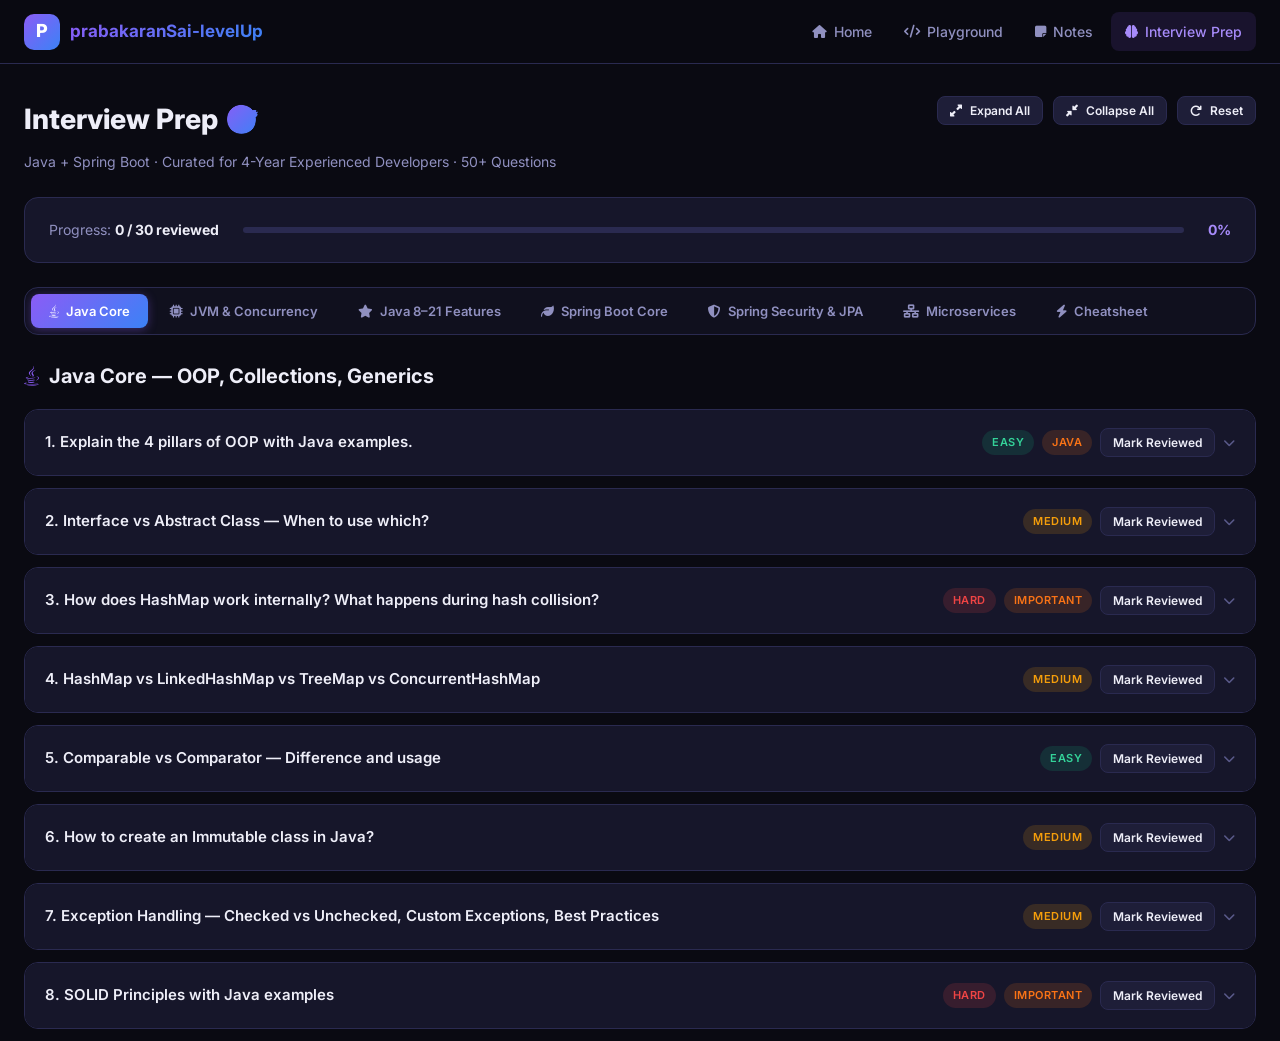
==== interview.html @ 243d2703 "Initial commit - prabakaranSai-levelUp website ava & Spring Boot interview prep website with: - Cod" ====
<!DOCTYPE html>
<html lang="en">
<head>
  <meta charset="UTF-8" />
  <meta name="viewport" content="width=device-width, initial-scale=1.0" />
  <title>Interview Prep – prabakaranSai-levelUp</title>
  <link rel="stylesheet" href="style.css" />
  <link rel="stylesheet" href="https://cdnjs.cloudflare.com/ajax/libs/font-awesome/6.5.0/css/all.min.css" />
  <style>
    .prep-header {
      padding: 32px 0 24px;
      display: flex;
      align-items: flex-start;
      justify-content: space-between;
      gap: 20px;
      flex-wrap: wrap;
    }
    .prep-title { font-size: 28px; font-weight: 800; margin-bottom: 6px; }
    .prep-meta  { color: var(--text-secondary); font-size: 14px; }

    .progress-section {
      background: var(--bg-card);
      border: 1px solid var(--border);
      border-radius: var(--radius);
      padding: 20px 24px;
      margin-bottom: 24px;
      display: flex;
      align-items: center;
      gap: 24px;
      flex-wrap: wrap;
    }
    .progress-label {
      font-size: 14px;
      color: var(--text-secondary);
      white-space: nowrap;
    }
    .progress-label strong { color: var(--text-primary); }

    .cheatsheet-grid {
      display: grid;
      grid-template-columns: repeat(auto-fill, minmax(260px, 1fr));
      gap: 14px;
      margin-bottom: 32px;
    }
    .cheat-card {
      background: var(--bg-card);
      border: 1px solid var(--border);
      border-radius: var(--radius);
      padding: 16px;
    }
    .cheat-title {
      font-size: 13px;
      font-weight: 700;
      color: var(--purple-light);
      margin-bottom: 10px;
      text-transform: uppercase;
      letter-spacing: 0.5px;
    }
    .cheat-items { list-style: none; }
    .cheat-items li {
      font-size: 12.5px;
      color: var(--text-secondary);
      padding: 3px 0;
      border-bottom: 1px solid var(--border);
      display: flex;
      align-items: flex-start;
      gap: 8px;
      line-height: 1.5;
    }
    .cheat-items li:last-child { border-bottom: none; }
    .cheat-items li::before { content: '→'; color: var(--purple); flex-shrink: 0; font-size: 11px; margin-top: 2px; }
    .cheat-items code {
      font-family: 'Fira Code', monospace;
      font-size: 11px;
      background: var(--bg-secondary);
      padding: 1px 5px;
      border-radius: 3px;
      color: var(--green-light);
    }
  </style>
</head>
<body>

  <!-- NAVBAR -->
  <nav class="navbar">
    <a href="index.html" class="nav-brand">
      <div class="nav-logo">P</div>
      <span class="nav-title">prabakaranSai-levelUp</span>
    </a>
    <ul class="nav-links">
      <li><a href="index.html"><i class="fas fa-home"></i> <span>Home</span></a></li>
      <li><a href="playground.html"><i class="fas fa-code"></i> <span>Playground</span></a></li>
      <li><a href="notes.html"><i class="fas fa-sticky-note"></i> <span>Notes</span></a></li>
      <li><a href="interview.html" class="active"><i class="fas fa-brain"></i> <span>Interview Prep</span></a></li>
    </ul>
  </nav>

  <div class="container">
    <!-- Header -->
    <div class="prep-header">
      <div>
        <h1 class="prep-title">Interview Prep <span style="background:var(--gradient);-webkit-background-clip:text;-webkit-text-fill-color:transparent;background-clip:text">🎯</span></h1>
        <p class="prep-meta">Java + Spring Boot · Curated for 4-Year Experienced Developers · 50+ Questions</p>
      </div>
      <div style="display:flex;gap:10px;flex-wrap:wrap;align-items:center">
        <button class="btn btn-secondary btn-sm" onclick="expandAll()"><i class="fas fa-expand-alt"></i> Expand All</button>
        <button class="btn btn-secondary btn-sm" onclick="collapseAll()"><i class="fas fa-compress-alt"></i> Collapse All</button>
        <button class="btn btn-secondary btn-sm" onclick="resetProgress()"><i class="fas fa-redo"></i> Reset</button>
      </div>
    </div>

    <!-- Progress -->
    <div class="progress-section">
      <div class="progress-label">Progress: <strong id="progressText">0 / 0 reviewed</strong></div>
      <div class="progress-bar" style="flex:1;min-width:200px">
        <div class="progress-fill" id="progressBar" style="width:0%"></div>
      </div>
      <div id="progressPct" style="font-size:14px;font-weight:700;color:var(--purple-light)">0%</div>
    </div>

    <!-- TABS -->
    <div class="tabs">
      <button class="tab-btn active" onclick="switchTab('java-core')"><i class="fab fa-java"></i> Java Core</button>
      <button class="tab-btn" onclick="switchTab('java-adv')"><i class="fas fa-microchip"></i> JVM & Concurrency</button>
      <button class="tab-btn" onclick="switchTab('java-new')"><i class="fas fa-star"></i> Java 8–21 Features</button>
      <button class="tab-btn" onclick="switchTab('spring-core')"><i class="fas fa-leaf"></i> Spring Boot Core</button>
      <button class="tab-btn" onclick="switchTab('spring-adv')"><i class="fas fa-shield-alt"></i> Spring Security & JPA</button>
      <button class="tab-btn" onclick="switchTab('microservices')"><i class="fas fa-network-wired"></i> Microservices</button>
      <button class="tab-btn" onclick="switchTab('cheatsheet')"><i class="fas fa-bolt"></i> Cheatsheet</button>
    </div>

    <!-- ===================== TAB: JAVA CORE ===================== -->
    <div class="tab-content active" id="tab-java-core">
      <h2 class="section-title"><i class="fab fa-java"></i> Java Core — OOP, Collections, Generics</h2>

      <!-- Q1 -->
      <div class="accordion-item" data-id="jc1">
        <div class="accordion-header" onclick="toggle('jc1')">
          <span class="accordion-question">1. Explain the 4 pillars of OOP with Java examples.</span>
          <div class="accordion-meta">
            <span class="badge badge-easy">Easy</span>
            <span class="badge badge-java">Java</span>
            <button class="btn btn-sm btn-secondary review-btn" data-id="jc1" onclick="markReviewed(event,'jc1')">Mark Reviewed</button>
            <i class="fas fa-chevron-down accordion-icon"></i>
          </div>
        </div>
        <div class="accordion-body">
          <p><strong>1. Encapsulation</strong> — Binding data and methods together, hiding internal state via access modifiers.</p>
          <div class="code-block">class BankAccount {
    private double balance; // hidden
    public void deposit(double amt) { if(amt > 0) balance += amt; }
    public double getBalance() { return balance; }
}</div>
          <p><strong>2. Inheritance</strong> — Child class inherits parent class properties. Promotes reuse.</p>
          <div class="code-block">class Animal { void eat() { System.out.println("eating"); } }
class Dog extends Animal { void bark() { System.out.println("woof"); } }</div>
          <p><strong>3. Polymorphism</strong> — Same interface, multiple behaviors. Compile-time (overloading) and Runtime (overriding).</p>
          <div class="code-block">// Runtime polymorphism
Animal a = new Dog();
a.eat(); // Dog's eat() called (if overridden)</div>
          <p><strong>4. Abstraction</strong> — Hiding implementation details, exposing only essential features. Done via abstract classes or interfaces.</p>
          <div class="code-block">interface Payment { void pay(double amount); }
class CreditCard implements Payment { public void pay(double amt) { ... } }</div>
          <div class="tip"><strong>Recruiter insight:</strong> Always mention the "why" — encapsulation = data security, abstraction = reduce complexity, inheritance = reuse, polymorphism = flexibility.</div>
        </div>
      </div>

      <!-- Q2 -->
      <div class="accordion-item" data-id="jc2">
        <div class="accordion-header" onclick="toggle('jc2')">
          <span class="accordion-question">2. Interface vs Abstract Class — When to use which?</span>
          <div class="accordion-meta">
            <span class="badge badge-medium">Medium</span>
            <button class="btn btn-sm btn-secondary review-btn" data-id="jc2" onclick="markReviewed(event,'jc2')">Mark Reviewed</button>
            <i class="fas fa-chevron-down accordion-icon"></i>
          </div>
        </div>
        <div class="accordion-body">
          <p><strong>Abstract Class:</strong> Can have state (fields), constructors, concrete methods. Single inheritance only. Use when classes share a common base with shared implementation.</p>
          <p><strong>Interface:</strong> Multiple inheritance supported. Default/static methods from Java 8. No state (except constants). Use for defining a contract/capability (Serializable, Runnable, Comparable).</p>
          <div class="code-block">// Abstract class — shared state + partial implementation
abstract class Vehicle {
    private String brand;
    Vehicle(String brand) { this.brand = brand; }
    abstract void start();
    void stop() { System.out.println("stopping"); } // concrete
}

// Interface — capability contract
interface Flyable { void fly(); default void land() { System.out.println("landing"); } }
interface Swimmable { void swim(); }
class Duck extends Animal implements Flyable, Swimmable { ... }</div>
          <div class="tip"><strong>Rule of thumb:</strong> "IS-A" relationship with shared state → abstract class. "CAN-DO" capability → interface. In modern Java (8+), prefer interfaces with default methods.</div>
        </div>
      </div>

      <!-- Q3 -->
      <div class="accordion-item" data-id="jc3">
        <div class="accordion-header" onclick="toggle('jc3')">
          <span class="accordion-question">3. How does HashMap work internally? What happens during hash collision?</span>
          <div class="accordion-meta">
            <span class="badge badge-hard">Hard</span>
            <span class="badge badge-java">Important</span>
            <button class="btn btn-sm btn-secondary review-btn" data-id="jc3" onclick="markReviewed(event,'jc3')">Mark Reviewed</button>
            <i class="fas fa-chevron-down accordion-icon"></i>
          </div>
        </div>
        <div class="accordion-body">
          <p><strong>Internal structure:</strong> <code>Node&lt;K,V&gt;[]</code> array (buckets). Default capacity: 16, load factor: 0.75.</p>
          <p><strong>put(key, value) process:</strong></p>
          <ul>
            <li>Compute <code>hash = key.hashCode() ^ (h >>> 16)</code> (spreading)</li>
            <li>Find bucket index: <code>hash & (capacity - 1)</code></li>
            <li>If bucket empty → insert new Node</li>
            <li>If collision → traverse linked list, check equals(). If key exists → update value. If not → append.</li>
            <li>If bucket size &gt; 8 AND table size ≥ 64 → convert to <strong>Red-Black Tree</strong> (O(log n) lookups)</li>
            <li>If tree shrinks back to ≤ 6 → converts back to linked list</li>
          </ul>
          <p><strong>Resize:</strong> When size &gt; capacity × loadFactor → resize to 2× (rehash all entries).</p>
          <div class="code-block">// Java 8 HashMap - simplified
int hash = key.hashCode() ^ (key.hashCode() >>> 16);
int index = hash & (table.length - 1);
// Bucket = linked list until 8 nodes → then Red-Black Tree</div>
          <div class="tip"><strong>Key points to mention:</strong> hashCode() + equals() contract, why 0.75 load factor (balances space/time), Java 8 treeification improvement, thread-unsafe (use ConcurrentHashMap for concurrency).</div>
        </div>
      </div>

      <!-- Q4 -->
      <div class="accordion-item" data-id="jc4">
        <div class="accordion-header" onclick="toggle('jc4')">
          <span class="accordion-question">4. HashMap vs LinkedHashMap vs TreeMap vs ConcurrentHashMap</span>
          <div class="accordion-meta">
            <span class="badge badge-medium">Medium</span>
            <button class="btn btn-sm btn-secondary review-btn" data-id="jc4" onclick="markReviewed(event,'jc4')">Mark Reviewed</button>
            <i class="fas fa-chevron-down accordion-icon"></i>
          </div>
        </div>
        <div class="accordion-body">
          <ul>
            <li><strong>HashMap</strong> — No ordering, O(1) avg, null key/values allowed, NOT thread-safe</li>
            <li><strong>LinkedHashMap</strong> — Maintains insertion order (or access order), O(1), null allowed, NOT thread-safe. Good for LRU cache (<code>new LinkedHashMap(cap, 0.75f, true)</code>)</li>
            <li><strong>TreeMap</strong> — Sorted by natural order or Comparator, O(log n), NO null keys, NOT thread-safe</li>
            <li><strong>ConcurrentHashMap</strong> — Thread-safe, NO null keys/values. Java 8: uses CAS + synchronized at bucket level (16 default segments in Java 7). High concurrency, good for read-heavy workloads</li>
            <li><strong>WeakHashMap</strong> — Keys held by weak references (GC-able). Good for cache entries</li>
          </ul>
          <div class="code-block">// LRU Cache using LinkedHashMap
class LRUCache extends LinkedHashMap&lt;Integer, Integer&gt; {
    private int capacity;
    LRUCache(int cap) { super(cap, 0.75f, true); this.capacity = cap; }
    @Override protected boolean removeEldestEntry(Map.Entry&lt;?,?&gt; e) {
        return size() > capacity;
    }
}</div>
        </div>
      </div>

      <!-- Q5 -->
      <div class="accordion-item" data-id="jc5">
        <div class="accordion-header" onclick="toggle('jc5')">
          <span class="accordion-question">5. Comparable vs Comparator — Difference and usage</span>
          <div class="accordion-meta">
            <span class="badge badge-easy">Easy</span>
            <button class="btn btn-sm btn-secondary review-btn" data-id="jc5" onclick="markReviewed(event,'jc5')">Mark Reviewed</button>
            <i class="fas fa-chevron-down accordion-icon"></i>
          </div>
        </div>
        <div class="accordion-body">
          <p><strong>Comparable</strong> — Defines natural ordering inside the class itself. Implements <code>compareTo(T o)</code>. One sort sequence.</p>
          <p><strong>Comparator</strong> — External comparator, separate from class. Multiple sort sequences possible. Functional interface — use lambdas.</p>
          <div class="code-block">// Comparable - natural order (inside class)
class Employee implements Comparable&lt;Employee&gt; {
    String name; int salary;
    @Override public int compareTo(Employee o) { return this.salary - o.salary; }
}
Collections.sort(employees); // uses compareTo

// Comparator - multiple orderings (external)
Comparator&lt;Employee&gt; byName   = Comparator.comparing(e -> e.name);
Comparator&lt;Employee&gt; bySalary = Comparator.comparingInt(e -> e.salary);
Comparator&lt;Employee&gt; complex  = Comparator.comparing(Employee::getName)
                                           .thenComparingInt(Employee::getSalary)
                                           .reversed();
employees.sort(byName);
employees.sort(complex);</div>
          <div class="tip">Prefer Comparator for flexibility. Use <code>Comparator.comparing()</code> — it's null-safe and chaining-friendly.</div>
        </div>
      </div>

      <!-- Q6 -->
      <div class="accordion-item" data-id="jc6">
        <div class="accordion-header" onclick="toggle('jc6')">
          <span class="accordion-question">6. How to create an Immutable class in Java?</span>
          <div class="accordion-meta">
            <span class="badge badge-medium">Medium</span>
            <button class="btn btn-sm btn-secondary review-btn" data-id="jc6" onclick="markReviewed(event,'jc6')">Mark Reviewed</button>
            <i class="fas fa-chevron-down accordion-icon"></i>
          </div>
        </div>
        <div class="accordion-body">
          <p>Rules for creating an immutable class:</p>
          <ul>
            <li>Declare class as <strong>final</strong> (prevent subclassing)</li>
            <li>All fields <strong>private final</strong></li>
            <li>No setters</li>
            <li>Initialize all fields via constructor</li>
            <li>Deep copy of mutable fields (e.g., collections, dates)</li>
            <li>Return defensive copies from getters for mutable fields</li>
          </ul>
          <div class="code-block">public final class ImmutableEmployee {
    private final String name;
    private final int salary;
    private final List&lt;String&gt; skills; // mutable field!

    public ImmutableEmployee(String name, int salary, List&lt;String&gt; skills) {
        this.name = name;
        this.salary = salary;
        this.skills = new ArrayList&lt;&gt;(skills); // defensive copy
    }

    public String getName()    { return name; }
    public int getSalary()     { return salary; }
    public List&lt;String&gt; getSkills() {
        return Collections.unmodifiableList(skills); // defensive copy
    }
}</div>
          <div class="tip">Java's <code>record</code> keyword (Java 16+) creates immutable classes automatically! Also String, Integer, LocalDate are immutable.</div>
        </div>
      </div>

      <!-- Q7 -->
      <div class="accordion-item" data-id="jc7">
        <div class="accordion-header" onclick="toggle('jc7')">
          <span class="accordion-question">7. Exception Handling — Checked vs Unchecked, Custom Exceptions, Best Practices</span>
          <div class="accordion-meta">
            <span class="badge badge-medium">Medium</span>
            <button class="btn btn-sm btn-secondary review-btn" data-id="jc7" onclick="markReviewed(event,'jc7')">Mark Reviewed</button>
            <i class="fas fa-chevron-down accordion-icon"></i>
          </div>
        </div>
        <div class="accordion-body">
          <p><strong>Checked Exceptions</strong> — Must be declared or caught. Compiler enforces. Subclass of Exception (not RuntimeException). Example: IOException, SQLException.</p>
          <p><strong>Unchecked Exceptions</strong> — Subclass of RuntimeException. Not enforced. Example: NullPointerException, IllegalArgumentException.</p>
          <p><strong>Error</strong> — JVM-level problems (OutOfMemoryError, StackOverflowError). Don't catch these.</p>
          <div class="code-block">// Custom exception hierarchy
public class AppException extends RuntimeException {
    private final String errorCode;
    public AppException(String errorCode, String message) {
        super(message);
        this.errorCode = errorCode;
    }
    public AppException(String errorCode, String message, Throwable cause) {
        super(message, cause);
        this.errorCode = errorCode;
    }
    public String getErrorCode() { return errorCode; }
}
public class ResourceNotFoundException extends AppException {
    public ResourceNotFoundException(String id) {
        super("RESOURCE_NOT_FOUND", "Resource not found: " + id);
    }
}

// Best practices
try (InputStream in = new FileInputStream("file.txt")) { // try-with-resources
    // auto-closes
} catch (IOException e) {
    log.error("Failed to read file", e); // log with cause
    throw new AppException("FILE_READ_FAILED", "Failed to read file", e); // wrap
}</div>
          <div class="tip"><strong>Best practices:</strong> Prefer unchecked for programming errors. Never catch Exception/Throwable silently. Always log the cause. Use try-with-resources. Don't use exceptions for flow control.</div>
        </div>
      </div>

      <!-- Q8 -->
      <div class="accordion-item" data-id="jc8">
        <div class="accordion-header" onclick="toggle('jc8')">
          <span class="accordion-question">8. SOLID Principles with Java examples</span>
          <div class="accordion-meta">
            <span class="badge badge-hard">Hard</span>
            <span class="badge badge-java">Important</span>
            <button class="btn btn-sm btn-secondary review-btn" data-id="jc8" onclick="markReviewed(event,'jc8')">Mark Reviewed</button>
            <i class="fas fa-chevron-down accordion-icon"></i>
          </div>
        </div>
        <div class="accordion-body">
          <ul>
            <li><strong>S — Single Responsibility:</strong> A class should have only one reason to change. Separate UserService from EmailService.</li>
            <li><strong>O — Open/Closed:</strong> Open for extension, closed for modification. Use Strategy pattern, not if-else chains.</li>
            <li><strong>L — Liskov Substitution:</strong> Subclasses must be substitutable for their base classes without altering correctness.</li>
            <li><strong>I — Interface Segregation:</strong> Clients should not be forced to depend on interfaces they don't use. Split fat interfaces.</li>
            <li><strong>D — Dependency Inversion:</strong> High-level modules shouldn't depend on low-level. Both should depend on abstractions (inject interfaces, not concrete classes).</li>
          </ul>
          <div class="code-block">// D - Dependency Inversion (Spring does this via DI)
interface NotificationService { void send(String msg); }
class EmailNotification implements NotificationService { ... }
class SmsNotification   implements NotificationService { ... }

// High-level class depends on abstraction, not implementation
@Service
class OrderService {
    private final NotificationService notificationService; // injected
    OrderService(NotificationService ns) { this.notificationService = ns; }
}</div>
          <div class="tip"><strong>In interviews:</strong> For each principle, state what problem it solves + give a real-world code example. This differentiates senior devs.</div>
        </div>
      </div>
    </div>

    <!-- ===================== TAB: JVM & CONCURRENCY ===================== -->
    <div class="tab-content" id="tab-java-adv">
      <h2 class="section-title"><i class="fas fa-microchip"></i> JVM Architecture, GC &amp; Concurrency</h2>

      <!-- Q9 -->
      <div class="accordion-item" data-id="adv1">
        <div class="accordion-header" onclick="toggle('adv1')">
          <span class="accordion-question">9. Explain JVM Memory Model — Heap, Stack, Metaspace</span>
          <div class="accordion-meta">
            <span class="badge badge-hard">Hard</span>
            <span class="badge badge-java">Important</span>
            <button class="btn btn-sm btn-secondary review-btn" data-id="adv1" onclick="markReviewed(event,'adv1')">Mark Reviewed</button>
            <i class="fas fa-chevron-down accordion-icon"></i>
          </div>
        </div>
        <div class="accordion-body">
          <ul>
            <li><strong>Heap</strong> — Shared across threads. All objects live here. Divided into: <em>Young Gen</em> (Eden + Survivor S0/S1) and <em>Old Gen (Tenured)</em>.</li>
            <li><strong>Young Gen (Eden)</strong> — New objects allocated here. Minor GC (fast) clears it. Survivors promoted to S0/S1.</li>
            <li><strong>Old Gen</strong> — Long-lived objects. Major GC (slow, STW) clears it. Tenuring threshold controls promotion.</li>
            <li><strong>Metaspace (Java 8+)</strong> — Class metadata, method bytecode, static variables. Replaced PermGen. Grows dynamically (native memory). Can cause native OOM.</li>
            <li><strong>Stack</strong> — Per-thread. Method call frames (local variables, operand stack, return address). StackOverflowError = too deep recursion.</li>
            <li><strong>PC Register</strong> — Per-thread. Points to current instruction.</li>
            <li><strong>Native Method Stack</strong> — JNI calls.</li>
          </ul>
          <div class="code-block">// JVM flags for tuning
-Xms512m -Xmx2g        // initial/max heap
-XX:MetaspaceSize=256m  // initial metaspace
-XX:MaxMetaspaceSize=512m
-XX:+UseG1GC            // use G1 garbage collector
-XX:NewRatio=3          // Old:Young = 3:1</div>
          <div class="tip">OOM Types: <code>java.lang.OutOfMemoryError: Java heap space</code> → heap full. <code>...GC overhead limit exceeded</code> → GC running &gt;98% time. <code>...Metaspace</code> → class loading issue (ClassLoader leak).</div>
        </div>
      </div>

      <!-- Q10 -->
      <div class="accordion-item" data-id="adv2">
        <div class="accordion-header" onclick="toggle('adv2')">
          <span class="accordion-question">10. Garbage Collection — Types of GC algorithms (G1, ZGC, etc.)</span>
          <div class="accordion-meta">
            <span class="badge badge-hard">Hard</span>
            <button class="btn btn-sm btn-secondary review-btn" data-id="adv2" onclick="markReviewed(event,'adv2')">Mark Reviewed</button>
            <i class="fas fa-chevron-down accordion-icon"></i>
          </div>
        </div>
        <div class="accordion-body">
          <ul>
            <li><strong>Serial GC</strong> — Single-threaded. Good for small apps / single CPU.</li>
            <li><strong>Parallel GC (Throughput)</strong> — Multi-threaded. Stop-the-world. Default in Java 8. Good for batch processing.</li>
            <li><strong>CMS (Concurrent Mark Sweep)</strong> — Deprecated Java 9, removed 14. Concurrent collection, short STW pauses.</li>
            <li><strong>G1 GC (Java 9+ default)</strong> — Divides heap into equal-sized regions. Concurrent + incremental. Predictable pause targets. Replaces CMS.</li>
            <li><strong>ZGC (Java 15+ production)</strong> — Sub-millisecond pauses. Scalable to terabytes. Almost fully concurrent. Use <code>-XX:+UseZGC</code>.</li>
            <li><strong>Shenandoah</strong> — RedHat's ultra-low-pause GC. Similar to ZGC.</li>
          </ul>
          <p>GC Phases: Mark (find live objects) → Sweep (reclaim dead) → Compact (defragment).</p>
          <div class="tip"><strong>Choose:</strong> G1 for most apps. ZGC for latency-sensitive (trading, gaming). Parallel for maximum throughput. Always measure, never guess.</div>
        </div>
      </div>

      <!-- Q11 -->
      <div class="accordion-item" data-id="adv3">
        <div class="accordion-header" onclick="toggle('adv3')">
          <span class="accordion-question">11. volatile vs synchronized vs AtomicInteger — When to use what?</span>
          <div class="accordion-meta">
            <span class="badge badge-hard">Hard</span>
            <span class="badge badge-java">Important</span>
            <button class="btn btn-sm btn-secondary review-btn" data-id="adv3" onclick="markReviewed(event,'adv3')">Mark Reviewed</button>
            <i class="fas fa-chevron-down accordion-icon"></i>
          </div>
        </div>
        <div class="accordion-body">
          <p><strong>volatile</strong> — Guarantees <em>visibility</em> only (changes visible to all threads immediately). Does NOT guarantee atomicity. Use for: simple boolean flags, double-checked locking pattern.</p>
          <p><strong>synchronized</strong> — Guarantees <em>visibility + atomicity + mutual exclusion</em>. Only one thread at a time. High performance overhead. Use for compound operations.</p>
          <p><strong>Atomic classes</strong> — Lock-free thread safety using CAS (Compare-And-Swap) CPU instructions. AtomicInteger, AtomicLong, AtomicReference. Much faster than synchronized for single variables.</p>
          <div class="code-block">// volatile - visibility only
volatile boolean running = true; // flag pattern
void stop() { running = false; }

// synchronized - mutual exclusion
class Counter {
    private int count = 0;
    synchronized void increment() { count++; } // atomic
}

// AtomicInteger - lock-free, faster
AtomicInteger counter = new AtomicInteger(0);
counter.incrementAndGet();                     // CAS-based
counter.compareAndSet(expected, newValue);

// ReentrantLock - explicit lock, more control
ReentrantLock lock = new ReentrantLock();
lock.lock();
try { /* critical section */ } 
finally { lock.unlock(); } // ALWAYS unlock in finally!</div>
          <div class="tip">volatile i++ is NOT atomic (read-modify-write). Use AtomicInteger. Use synchronized/ReentrantLock only when you need compound operations or waiting/notification.</div>
        </div>
      </div>

      <!-- Q12 -->
      <div class="accordion-item" data-id="adv4">
        <div class="accordion-header" onclick="toggle('adv4')">
          <span class="accordion-question">12. ExecutorService, ThreadPool, CompletableFuture — Explain with real use cases</span>
          <div class="accordion-meta">
            <span class="badge badge-hard">Hard</span>
            <button class="btn btn-sm btn-secondary review-btn" data-id="adv4" onclick="markReviewed(event,'adv4')">Mark Reviewed</button>
            <i class="fas fa-chevron-down accordion-icon"></i>
          </div>
        </div>
        <div class="accordion-body">
          <p><strong>ExecutorService</strong> — Manages thread lifecycle. Decouple task submission from execution.</p>
          <div class="code-block">// Thread pool types
ExecutorService fixed  = Executors.newFixedThreadPool(10);      // fixed threads
ExecutorService cached = Executors.newCachedThreadPool();        // grows as needed
ExecutorService single = Executors.newSingleThreadExecutor();    // single thread
ScheduledExecutorService sched = Executors.newScheduledThreadPool(2);

// Custom pool (recommended for production)
ExecutorService pool = new ThreadPoolExecutor(
    5, 20, 60L, TimeUnit.SECONDS,
    new LinkedBlockingQueue&lt;&gt;(100),
    new ThreadFactory() { ... },
    new ThreadPoolExecutor.CallerRunsPolicy() // rejection policy
);

// CompletableFuture - async + non-blocking
CompletableFuture.supplyAsync(() -> fetchUser(id))
    .thenApplyAsync(user -> fetchOrders(user.getId()))
    .thenAcceptAsync(orders -> notifyUI(orders))
    .exceptionally(ex -> { log.error("failed", ex); return null; });

// Combine multiple futures
CompletableFuture&lt;User&gt; userFuture   = CompletableFuture.supplyAsync(() -> fetchUser());
CompletableFuture&lt;Order&gt; orderFuture = CompletableFuture.supplyAsync(() -> fetchOrder());
CompletableFuture.allOf(userFuture, orderFuture).thenRun(() -> {
    User u = userFuture.join();
    Order o = orderFuture.join();
});</div>
          <div class="tip">Always shut down ExecutorService gracefully: <code>pool.shutdown(); pool.awaitTermination(60, SECONDS);</code>. Avoid <code>Executors.newCachedThreadPool()</code> in production (unbounded threads → OOM).</div>
        </div>
      </div>
    </div>

    <!-- ===================== TAB: JAVA 8-21 ===================== -->
    <div class="tab-content" id="tab-java-new">
      <h2 class="section-title"><i class="fas fa-star"></i> Java 8 through 21 — Key Features</h2>

      <div class="accordion-item" data-id="new1">
        <div class="accordion-header" onclick="toggle('new1')">
          <span class="accordion-question">13. Java 8 — Streams, Lambda, Optional, Date-Time API, CompletableFuture</span>
          <div class="accordion-meta">
            <span class="badge badge-hard">Hard</span>
            <span class="badge badge-new">Java 8</span>
            <button class="btn btn-sm btn-secondary review-btn" data-id="new1" onclick="markReviewed(event,'new1')">Mark Reviewed</button>
            <i class="fas fa-chevron-down accordion-icon"></i>
          </div>
        </div>
        <div class="accordion-body">
          <ul>
            <li><strong>Lambda expressions</strong> — Anonymous functions. <code>(x, y) -&gt; x + y</code></li>
            <li><strong>Functional Interfaces</strong> — @FunctionalInterface. Function&lt;T,R&gt;, Predicate&lt;T&gt;, Consumer&lt;T&gt;, Supplier&lt;T&gt;, BiFunction&lt;T,U,R&gt;</li>
            <li><strong>Stream API</strong> — Lazy, sequential or parallel processing. Intermediate (filter, map, flatMap, sorted) + Terminal (collect, reduce, count, forEach)</li>
            <li><strong>Optional&lt;T&gt;</strong> — Avoid null. orElse(), orElseGet(), orElseThrow(), map(), flatMap(), filter()</li>
            <li><strong>Default/Static methods in interfaces</strong> — Backward compatible API evolution</li>
            <li><strong>Method references</strong> — Class::method, instance::method, Class::new</li>
            <li><strong>Date-Time API</strong> — java.time.*. LocalDate, LocalDateTime, ZonedDateTime, Duration, Period, DateTimeFormatter. Immutable &amp; thread-safe.</li>
            <li><strong>CompletableFuture</strong> — Async programming. thenApply, thenCompose, thenCombine, allOf, anyOf</li>
          </ul>
          <div class="code-block">// Stream pipeline
Map&lt;String, Long&gt; wordCount = words.stream()
    .collect(Collectors.groupingBy(Function.identity(), Collectors.counting()));

// Date-Time
LocalDate today = LocalDate.now();
LocalDate nextWeek = today.plusWeeks(1);
long daysBetween = ChronoUnit.DAYS.between(today, nextWeek);
DateTimeFormatter fmt = DateTimeFormatter.ofPattern("dd-MM-yyyy");</div>
        </div>
      </div>

      <div class="accordion-item" data-id="new2">
        <div class="accordion-header" onclick="toggle('new2')">
          <span class="accordion-question">14. Java 11, 14, 16, 17 — What are the key features?</span>
          <div class="accordion-meta">
            <span class="badge badge-medium">Medium</span>
            <span class="badge badge-new">Java 11-17</span>
            <button class="btn btn-sm btn-secondary review-btn" data-id="new2" onclick="markReviewed(event,'new2')">Mark Reviewed</button>
            <i class="fas fa-chevron-down accordion-icon"></i>
          </div>
        </div>
        <div class="accordion-body">
          <p><strong>Java 10:</strong> Local variable type inference: <code>var list = new ArrayList&lt;String&gt;();</code></p>
          <p><strong>Java 11 (LTS):</strong></p>
          <ul>
            <li>String methods: isBlank(), strip(), repeat(), lines()</li>
            <li>HTTP Client API (java.net.http.HttpClient) — async HTTP/2</li>
            <li>var in lambda params: <code>(var x, var y) -&gt; x + y</code></li>
            <li>Files.readString() / Files.writeString()</li>
          </ul>
          <p><strong>Java 14:</strong> Switch expressions (standard), NullPointerException helpful messages</p>
          <p><strong>Java 16:</strong> Records (standard), Pattern Matching for instanceof (standard)</p>
          <p><strong>Java 17 (LTS):</strong></p>
          <ul>
            <li>Sealed classes/interfaces — restrict which classes can implement/extend</li>
            <li>Text blocks (multiline strings) — standard since Java 15</li>
            <li>Pattern matching for instanceof — standard</li>
          </ul>
          <div class="code-block">// Java 17 - Text blocks
String json = """
    {
        "name": "Prabakaran",
        "role": "Java Developer"
    }
    """;

// Switch expression (Java 14+)
String day = switch(dayNum) {
    case 1 -> "Monday";
    case 2 -> "Tuesday";
    default -> "Other";
};

// Pattern matching instanceof
if (obj instanceof String s &amp;&amp; s.length() &gt; 5) {
    System.out.println(s.toUpperCase()); // s is String in this scope
}</div>
        </div>
      </div>

      <div class="accordion-item" data-id="new3">
        <div class="accordion-header" onclick="toggle('new3')">
          <span class="accordion-question">15. Java 21 (LTS) — Virtual Threads, Sequenced Collections, Pattern Matching Switch</span>
          <div class="accordion-meta">
            <span class="badge badge-hard">Hard</span>
            <span class="badge badge-new">Java 21</span>
            <button class="btn btn-sm btn-secondary review-btn" data-id="new3" onclick="markReviewed(event,'new3')">Mark Reviewed</button>
            <i class="fas fa-chevron-down accordion-icon"></i>
          </div>
        </div>
        <div class="accordion-body">
          <ul>
            <li><strong>Virtual Threads</strong> — Lightweight JVM-managed threads. Platform threads mapped to OS threads. VTs auto-unmount during blocking I/O. Use <code>Executors.newVirtualThreadPerTaskExecutor()</code>. Great for I/O-bound microservices.</li>
            <li><strong>Sequenced Collections</strong> — New interfaces: SequencedCollection, SequencedMap. Methods: getFirst(), getLast(), addFirst(), reversed().</li>
            <li><strong>Pattern Matching for Switch</strong> — Exhaustive switch with type patterns + guarded patterns.</li>
            <li><strong>Record Patterns</strong> — Destructure records in patterns.</li>
            <li><strong>String Templates (Preview)</strong> — STR."Hello \{name}"</li>
          </ul>
          <div class="code-block">// Virtual Threads
try (var executor = Executors.newVirtualThreadPerTaskExecutor()) {
    IntStream.range(0, 10_000).forEach(i -&gt;
        executor.submit(() -&gt; { Thread.sleep(100); return i; })
    );
} // handles 10,000 concurrent tasks efficiently!

// Sequenced Collections
SequencedList&lt;String&gt; list = new ArrayList&lt;&gt;(List.of("a","b","c"));
list.getFirst();  // "a"
list.getLast();   // "c"
list.reversed();  // reversed view

// Record Patterns
record Point(int x, int y) {}
Object obj = new Point(1, 2);
if (obj instanceof Point(int x, int y)) { // destructure!
    System.out.println("x=" + x + ", y=" + y);
}</div>
          <div class="tip"><strong>Key interview point:</strong> Virtual threads don't replace reactive programming but make blocking code scale as well as reactive. Spring Boot 3.2+ natively supports virtual threads with <code>spring.threads.virtual.enabled=true</code>.</div>
        </div>
      </div>
    </div>

    <!-- ===================== TAB: SPRING CORE ===================== -->
    <div class="tab-content" id="tab-spring-core">
      <h2 class="section-title"><i class="fas fa-leaf"></i> Spring Boot Core</h2>

      <div class="accordion-item" data-id="sc1">
        <div class="accordion-header" onclick="toggle('sc1')">
          <span class="accordion-question">16. How does Spring Boot Auto-Configuration work internally?</span>
          <div class="accordion-meta">
            <span class="badge badge-hard">Hard</span>
            <span class="badge badge-spring">Spring</span>
            <button class="btn btn-sm btn-secondary review-btn" data-id="sc1" onclick="markReviewed(event,'sc1')">Mark Reviewed</button>
            <i class="fas fa-chevron-down accordion-icon"></i>
          </div>
        </div>
        <div class="accordion-body">
          <ul>
            <li><code>@SpringBootApplication</code> = <code>@SpringBootConfiguration</code> + <code>@EnableAutoConfiguration</code> + <code>@ComponentScan</code></li>
            <li><code>@EnableAutoConfiguration</code> triggers auto-config loading</li>
            <li>Spring Boot reads <code>META-INF/spring/org.springframework.boot.autoconfigure.AutoConfiguration.imports</code> (Spring 3.x) or <code>spring.factories</code> (Spring 2.x)</li>
            <li>Each AutoConfiguration class has <code>@Conditional</code> annotations to decide if it should apply</li>
            <li>Your explicit beans always override auto-configured beans (<code>@ConditionalOnMissingBean</code>)</li>
          </ul>
          <div class="code-block">// spring.factories or AutoConfiguration.imports
org.springframework.boot.autoconfigure.data.redis.RedisAutoConfiguration
org.springframework.boot.autoconfigure.web.servlet.WebMvcAutoConfiguration

// RedisAutoConfiguration simplified
@AutoConfiguration
@ConditionalOnClass(RedisOperations.class)  // Redis jar on classpath?
@ConditionalOnMissingBean(RedisConnectionFactory.class) // not already configured?
@EnableConfigurationProperties(RedisProperties.class)
public class RedisAutoConfiguration {
    @Bean
    public RedisTemplate&lt;?,?&gt; redisTemplate(RedisConnectionFactory factory) { ... }
}

// Debug auto-configuration
// Run with --debug flag to see AutoConfigurationReport
// Or: spring.autoconfigure.exclude=com.example.SomeAutoConfig</div>
          <div class="tip">Shortcut to explain: "Spring Boot reads a list of configuration classes from the classpath, filters them using @Conditional checks, and applies those that pass."</div>
        </div>
      </div>

      <div class="accordion-item" data-id="sc2">
        <div class="accordion-header" onclick="toggle('sc2')">
          <span class="accordion-question">17. Spring Bean Scopes — Singleton, Prototype, Request, Session</span>
          <div class="accordion-meta">
            <span class="badge badge-medium">Medium</span>
            <span class="badge badge-spring">Spring</span>
            <button class="btn btn-sm btn-secondary review-btn" data-id="sc2" onclick="markReviewed(event,'sc2')">Mark Reviewed</button>
            <i class="fas fa-chevron-down accordion-icon"></i>
          </div>
        </div>
        <div class="accordion-body">
          <ul>
            <li><strong>Singleton (default)</strong> — One instance per IoC container. Shared. Created at startup (eager) or first use (lazy)</li>
            <li><strong>Prototype</strong> — New instance every time requested. Spring doesn't manage lifecycle after creation</li>
            <li><strong>Request</strong> — One per HTTP request (web only)</li>
            <li><strong>Session</strong> — One per HTTP session (web only)</li>
            <li><strong>Application</strong> — One per ServletContext</li>
            <li><strong>WebSocket</strong> — One per WebSocket session</li>
          </ul>
          <div class="code-block">@Bean @Scope("prototype") UserSession userSession() { return new UserSession(); }

// Problem: Prototype bean in Singleton bean (common interview question!)
@Service // singleton
class OrderService {
    @Autowired UserSession session; // WRONG! Always same instance!
    
    // Fix 1: ApplicationContext.getBean()
    @Autowired ApplicationContext ctx;
    void process() { UserSession s = ctx.getBean(UserSession.class); }
    
    // Fix 2: @Lookup method injection
    @Lookup public UserSession getUserSession() { return null; } // Spring overrides
    
    // Fix 3: ObjectProvider
    @Autowired ObjectProvider&lt;UserSession&gt; sessionProvider;
    void process() { UserSession s = sessionProvider.getObject(); }
}</div>
        </div>
      </div>

      <div class="accordion-item" data-id="sc3">
        <div class="accordion-header" onclick="toggle('sc3')">
          <span class="accordion-question">18. @Component vs @Service vs @Repository vs @Controller</span>
          <div class="accordion-meta">
            <span class="badge badge-easy">Easy</span>
            <span class="badge badge-spring">Spring</span>
            <button class="btn btn-sm btn-secondary review-btn" data-id="sc3" onclick="markReviewed(event,'sc3')">Mark Reviewed</button>
            <i class="fas fa-chevron-down accordion-icon"></i>
          </div>
        </div>
        <div class="accordion-body">
          <p>All are stereotype annotations that register beans. They differ in semantic meaning and additional behavior:</p>
          <ul>
            <li><strong>@Component</strong> — Generic stereotype. Use for utility classes, helpers.</li>
            <li><strong>@Service</strong> — Business logic layer. Same as @Component but semantically meaningful. Transactions applied here.</li>
            <li><strong>@Repository</strong> — Data access layer. Additionally: translates persistence exceptions (e.g., SQL exceptions) to Spring's <code>DataAccessException</code> hierarchy.</li>
            <li><strong>@Controller</strong> — Web MVC controller. Processes HTTP requests, returns view names. Used with @RequestMapping.</li>
            <li><strong>@RestController</strong> — @Controller + @ResponseBody. Returns JSON/XML directly. Used for REST APIs.</li>
          </ul>
          <div class="tip">Key difference: @Repository adds exception translation via PersistenceExceptionTranslationPostProcessor. @RestController vs @Controller: @RestController skips view resolution, writes directly to HTTP response.</div>
        </div>
      </div>

      <div class="accordion-item" data-id="sc4">
        <div class="accordion-header" onclick="toggle('sc4')">
          <span class="accordion-question">19. Spring AOP — Aspect, Advice, Pointcut, JoinPoint, Proxy</span>
          <div class="accordion-meta">
            <span class="badge badge-hard">Hard</span>
            <span class="badge badge-spring">Spring</span>
            <button class="btn btn-sm btn-secondary review-btn" data-id="sc4" onclick="markReviewed(event,'sc4')">Mark Reviewed</button>
            <i class="fas fa-chevron-down accordion-icon"></i>
          </div>
        </div>
        <div class="accordion-body">
          <ul>
            <li><strong>Aspect</strong> — The module encapsulating cross-cutting concern (logging, security, transactions)</li>
            <li><strong>Advice</strong> — Action to take: @Before, @After, @AfterReturning, @AfterThrowing, @Around</li>
            <li><strong>Pointcut</strong> — Expression selecting which JoinPoints to intercept. e.g., <code>execution(* com.example.service.*.*(..))</code></li>
            <li><strong>JoinPoint</strong> — Point in execution (method call, field access). Spring AOP only supports method execution.</li>
            <li><strong>Proxy</strong> — Spring creates JDK dynamic proxy (for interface) or CGLIB proxy (for class). Wraps the bean.</li>
          </ul>
          <div class="code-block">@Aspect @Component
public class LoggingAspect {
    
    @Pointcut("execution(* com.example.service..*(..))")
    private void serviceLayer() {}
    
    @Before("serviceLayer()")
    public void logBefore(JoinPoint jp) {
        log.info("Calling: {}", jp.getSignature().getName());
    }
    
    @Around("@annotation(Auditable)") // annotation-based pointcut
    public Object audit(ProceedingJoinPoint pjp) throws Throwable {
        long start = System.currentTimeMillis();
        try {
            Object result = pjp.proceed(); // call actual method
            log.info("Completed in {}ms", System.currentTimeMillis() - start);
            return result;
        } catch (Exception e) {
            log.error("Failed: {}", pjp.getSignature(), e);
            throw e;
        }
    }
}</div>
          <div class="tip"><strong>AOP Limitations:</strong> Only works on Spring-managed beans. Self-invocation bypasses proxy (use AopContext.currentProxy()). Only method-level joinpoints. CGLIB proxies require no-arg constructor.</div>
        </div>
      </div>

      <div class="accordion-item" data-id="sc5">
        <div class="accordion-header" onclick="toggle('sc5')">
          <span class="accordion-question">20. @Transactional — Propagation, Isolation, Rollback, Pitfalls</span>
          <div class="accordion-meta">
            <span class="badge badge-hard">Hard</span>
            <span class="badge badge-spring">Important</span>
            <button class="btn btn-sm btn-secondary review-btn" data-id="sc5" onclick="markReviewed(event,'sc5')">Mark Reviewed</button>
            <i class="fas fa-chevron-down accordion-icon"></i>
          </div>
        </div>
        <div class="accordion-body">
          <p><strong>Propagation types:</strong></p>
          <ul>
            <li>REQUIRED (default) — Join existing tx or create new</li>
            <li>REQUIRES_NEW — Always create new tx. Suspend existing.</li>
            <li>SUPPORTS — Use existing if available, else non-transactional</li>
            <li>MANDATORY — Must exist, else throw exception</li>
            <li>NEVER — Must NOT be in transaction</li>
            <li>NESTED — Nested tx using savepoints</li>
          </ul>
          <p><strong>Isolation levels:</strong> READ_UNCOMMITTED, READ_COMMITTED, REPEATABLE_READ, SERIALIZABLE</p>
          <div class="code-block">@Transactional(
    propagation = Propagation.REQUIRED,
    isolation = Isolation.READ_COMMITTED,
    rollbackFor = {Exception.class},      // rollback on checked too
    noRollbackFor = {InventoryException.class},
    readOnly = true,                       // optimization for SELECT
    timeout = 30
)
public Order createOrder(OrderRequest req) { ... }

// PITFALL 1: self-invocation bypasses proxy
@Service class OrderService {
    void outer() { inner(); }              // WRONG - no transaction!
    @Transactional void inner() { ... }    // not invoked through proxy
}

// PITFALL 2: @Transactional on private methods - doesn't work!
// PITFALL 3: RuntimeException rolls back, checked Exception does NOT by default
// Use rollbackFor = Exception.class for checked exceptions</div>
        </div>
      </div>

      <div class="accordion-item" data-id="sc6">
        <div class="accordion-header" onclick="toggle('sc6')">
          <span class="accordion-question">21. Global Exception Handling — @ControllerAdvice, @ExceptionHandler</span>
          <div class="accordion-meta">
            <span class="badge badge-medium">Medium</span>
            <span class="badge badge-spring">Spring</span>
            <button class="btn btn-sm btn-secondary review-btn" data-id="sc6" onclick="markReviewed(event,'sc6')">Mark Reviewed</button>
            <i class="fas fa-chevron-down accordion-icon"></i>
          </div>
        </div>
        <div class="accordion-body">
          <div class="code-block">// Standard error response DTO
@Data @Builder
public class ErrorResponse {
    private String errorCode;
    private String message;
    private LocalDateTime timestamp;
    private String path;
    private List&lt;String&gt; validationErrors;
}

@RestControllerAdvice
public class GlobalExceptionHandler {
    
    @ExceptionHandler(ResourceNotFoundException.class)
    @ResponseStatus(HttpStatus.NOT_FOUND)
    public ErrorResponse handleNotFound(ResourceNotFoundException ex, HttpServletRequest req) {
        return ErrorResponse.builder()
            .errorCode("RESOURCE_NOT_FOUND")
            .message(ex.getMessage())
            .timestamp(LocalDateTime.now())
            .path(req.getRequestURI())
            .build();
    }
    
    @ExceptionHandler(MethodArgumentNotValidException.class)
    @ResponseStatus(HttpStatus.BAD_REQUEST)
    public ErrorResponse handleValidation(MethodArgumentNotValidException ex) {
        List&lt;String&gt; errors = ex.getBindingResult().getFieldErrors()
            .stream().map(fe -> fe.getField() + ": " + fe.getDefaultMessage())
            .collect(Collectors.toList());
        return ErrorResponse.builder()
            .errorCode("VALIDATION_FAILED")
            .message("Validation failed")
            .validationErrors(errors).build();
    }
    
    @ExceptionHandler(Exception.class)
    @ResponseStatus(HttpStatus.INTERNAL_SERVER_ERROR)
    public ErrorResponse handleGeneral(Exception ex) {
        log.error("Unhandled exception", ex);
        return ErrorResponse.builder().errorCode("INTERNAL_ERROR")
            .message("Something went wrong").build();
    }
}</div>
        </div>
      </div>
    </div>

    <!-- ===================== TAB: SPRING SECURITY & JPA ===================== -->
    <div class="tab-content" id="tab-spring-adv">
      <h2 class="section-title"><i class="fas fa-shield-alt"></i> Spring Security, JPA &amp; Caching</h2>

      <div class="accordion-item" data-id="sa1">
        <div class="accordion-header" onclick="toggle('sa1')">
          <span class="accordion-question">22. JWT Authentication in Spring Boot — Step by step implementation</span>
          <div class="accordion-meta">
            <span class="badge badge-hard">Hard</span>
            <span class="badge badge-spring">Important</span>
            <button class="btn btn-sm btn-secondary review-btn" data-id="sa1" onclick="markReviewed(event,'sa1')">Mark Reviewed</button>
            <i class="fas fa-chevron-down accordion-icon"></i>
          </div>
        </div>
        <div class="accordion-body">
          <p><strong>Steps:</strong></p>
          <ol>
            <li>Add dependencies: spring-security, jjwt-api, jjwt-impl, jjwt-jackson</li>
            <li>Create <code>JwtService</code> — generateToken(), validateToken(), extractClaims()</li>
            <li>Create <code>JwtAuthFilter extends OncePerRequestFilter</code></li>
            <li>Configure <code>SecurityFilterChain</code></li>
            <li>Create <code>AuthController</code> with /login endpoint</li>
          </ol>
          <div class="code-block">// JwtService
@Service public class JwtService {
    @Value("${jwt.secret}") private String secret;
    @Value("${jwt.expiry:86400000}") private long expiry;
    
    public String generateToken(UserDetails user) {
        return Jwts.builder()
            .subject(user.getUsername())
            .issuedAt(new Date())
            .expiration(new Date(System.currentTimeMillis() + expiry))
            .signWith(getKey())
            .compact();
    }
    public boolean isValid(String token, UserDetails user) {
        return extractUsername(token).equals(user.getUsername()) &amp;&amp; !isExpired(token);
    }
    private SecretKey getKey() {
        return Keys.hmacShaKeyFor(Decoders.BASE64.decode(secret));
    }
}

// JwtAuthFilter
@Component public class JwtAuthFilter extends OncePerRequestFilter {
    @Override protected void doFilterInternal(HttpServletRequest req, HttpServletResponse res, FilterChain chain) throws ... {
        String authHeader = req.getHeader("Authorization");
        if (authHeader == null || !authHeader.startsWith("Bearer ")) { chain.doFilter(req, res); return; }
        String token = authHeader.substring(7);
        String username = jwtService.extractUsername(token);
        if (username != null &amp;&amp; SecurityContextHolder.getContext().getAuthentication() == null) {
            UserDetails user = userService.loadUserByUsername(username);
            if (jwtService.isValid(token, user)) {
                UsernamePasswordAuthenticationToken authToken =
                    new UsernamePasswordAuthenticationToken(user, null, user.getAuthorities());
                authToken.setDetails(new WebAuthenticationDetailsSource().buildDetails(req));
                SecurityContextHolder.getContext().setAuthentication(authToken);
            }
        }
        chain.doFilter(req, res);
    }
}

// SecurityFilterChain
@Bean SecurityFilterChain filterChain(HttpSecurity http) throws Exception {
    return http
        .csrf(AbstractHttpConfigurer::disable)
        .sessionManagement(s -> s.sessionCreationPolicy(STATELESS))
        .authorizeHttpRequests(auth -> auth
            .requestMatchers("/api/auth/**").permitAll()
            .requestMatchers("/api/admin/**").hasRole("ADMIN")
            .anyRequest().authenticated())
        .addFilterBefore(jwtAuthFilter, UsernamePasswordAuthenticationFilter.class)
        .build();
}</div>
        </div>
      </div>

      <div class="accordion-item" data-id="sa2">
        <div class="accordion-header" onclick="toggle('sa2')">
          <span class="accordion-question">23. N+1 Problem in JPA — Causes, Detection, and Fixes</span>
          <div class="accordion-meta">
            <span class="badge badge-hard">Hard</span>
            <span class="badge badge-spring">Important</span>
            <button class="btn btn-sm btn-secondary review-btn" data-id="sa2" onclick="markReviewed(event,'sa2')">Mark Reviewed</button>
            <i class="fas fa-chevron-down accordion-icon"></i>
          </div>
        </div>
        <div class="accordion-body">
          <p><strong>N+1 Problem:</strong> Fetching N parent entities causes N additional queries for lazy-loaded children. Total = N+1 queries.</p>
          <div class="code-block">// PROBLEM: Authors with books (lazy fetch)
List&lt;Author&gt; authors = authorRepo.findAll(); // 1 query
authors.forEach(a -> a.getBooks().size());     // N queries!

// FIX 1: JPQL Fetch Join (most common)
@Query("SELECT a FROM Author a JOIN FETCH a.books")
List&lt;Author&gt; findAllWithBooks();

// FIX 2: @EntityGraph
@EntityGraph(attributePaths = {"books", "books.chapters"})
List&lt;Author&gt; findAll();

// FIX 3: @BatchSize (Hibernate)
@OneToMany
@BatchSize(size = 20) // fetches 20 collections at once
private Set&lt;Book&gt; books;

// FIX 4: DTO projection (best performance - no entity loading)
@Query("SELECT new com.example.dto.AuthorDTO(a.id, a.name, COUNT(b)) " +
       "FROM Author a LEFT JOIN a.books b GROUP BY a.id, a.name")
List&lt;AuthorDTO&gt; findAuthorSummary();

// DETECTION: spring.jpa.show-sql=true, Hibernate Statistics, Hypersistence Optimizer</div>
          <div class="tip">Use <code>spring.jpa.properties.hibernate.generate_statistics=true</code> and check query count. Tools: Hypersistence Optimizer, p6spy, JDBC proxy logs.</div>
        </div>
      </div>

      <div class="accordion-item" data-id="sa3">
        <div class="accordion-header" onclick="toggle('sa3')">
          <span class="accordion-question">24. Redis Caching in Spring Boot — @Cacheable, TTL, Eviction</span>
          <div class="accordion-meta">
            <span class="badge badge-medium">Medium</span>
            <span class="badge badge-spring">Spring</span>
            <button class="btn btn-sm btn-secondary review-btn" data-id="sa3" onclick="markReviewed(event,'sa3')">Mark Reviewed</button>
            <i class="fas fa-chevron-down accordion-icon"></i>
          </div>
        </div>
        <div class="accordion-body">
          <div class="code-block">// 1. Enable caching
@SpringBootApplication @EnableCaching public class App { }

// 2. Configure Redis TTL
@Configuration public class CacheConfig {
    @Bean RedisCacheConfiguration defaultConfig() {
        return RedisCacheConfiguration.defaultCacheConfig()
            .entryTtl(Duration.ofMinutes(30))
            .serializeValuesWith(RedisSerializationContext.SerializationPair
                .fromSerializer(new GenericJackson2JsonRedisSerializer()));
    }
    @Bean RedisCacheManager cacheManager(RedisConnectionFactory rcf) {
        Map&lt;String, RedisCacheConfiguration&gt; configs = Map.of(
            "users", defaultConfig().entryTtl(Duration.ofHours(1)),
            "products", defaultConfig().entryTtl(Duration.ofMinutes(5))
        );
        return RedisCacheManager.builder(rcf)
            .withInitialCacheConfigurations(configs).build();
    }
}

// 3. Use cache annotations
@Service public class ProductService {
    @Cacheable(value = "products", key = "#id", unless = "#result == null")
    public Product getById(Long id) { return productRepo.findById(id).orElse(null); }
    
    @CachePut(value = "products", key = "#product.id")  // update without skipping method
    public Product update(Product product) { return productRepo.save(product); }
    
    @CacheEvict(value = "products", key = "#id")        // remove from cache
    public void delete(Long id) { productRepo.deleteById(id); }
    
    @CacheEvict(value = "products", allEntries = true)  // clear entire cache
    @Scheduled(fixedDelay = 600_000) public void clearCache() {}
}</div>
        </div>
      </div>

      <div class="accordion-item" data-id="sa4">
        <div class="accordion-header" onclick="toggle('sa4')">
          <span class="accordion-question">25. Spring Boot Actuator — Endpoints, Custom Health Indicator</span>
          <div class="accordion-meta">
            <span class="badge badge-easy">Easy</span>
            <span class="badge badge-spring">Spring</span>
            <button class="btn btn-sm btn-secondary review-btn" data-id="sa4" onclick="markReviewed(event,'sa4')">Mark Reviewed</button>
            <i class="fas fa-chevron-down accordion-icon"></i>
          </div>
        </div>
        <div class="accordion-body">
          <p>Actuator exposes production-ready endpoints for monitoring and management.</p>
          <ul>
            <li><code>/actuator/health</code> — App health (DB, Redis, disk)</li>
            <li><code>/actuator/info</code> — App information</li>
            <li><code>/actuator/metrics</code> — JVM, HTTP, custom metrics (Micrometer)</li>
            <li><code>/actuator/env</code> — Environment properties</li>
            <li><code>/actuator/loggers</code> — View/change log levels at runtime</li>
            <li><code>/actuator/beans</code> — All Spring beans</li>
            <li><code>/actuator/httptrace</code> — Last 100 HTTP requests</li>
            <li><code>/actuator/threaddump</code> — Thread dump</li>
          </ul>
          <div class="code-block"># application.properties
management.endpoints.web.exposure.include=health,info,metrics,loggers
management.endpoint.health.show-details=when_authorized
management.info.env.enabled=true

// Custom Health Indicator
@Component public class PaymentGatewayHealthIndicator implements HealthIndicator {
    @Override public Health health() {
        try {
            boolean ok = paymentGateway.ping();
            return ok ? Health.up().withDetail("gateway", "reachable").build()
                      : Health.down().withDetail("gateway", "unreachable").build();
        } catch (Exception e) {
            return Health.down(e).build();
        }
    }
}

// Custom metric with Micrometer
@Service public class OrderService {
    private final Counter orderCounter;
    OrderService(MeterRegistry registry) {
        this.orderCounter = registry.counter("orders.created", "type", "online");
    }
    public Order createOrder(OrderRequest req) {
        Order order = ... ;
        orderCounter.increment();
        return order;
    }
}</div>
        </div>
      </div>
    </div>

    <!-- ===================== TAB: MICROSERVICES ===================== -->
    <div class="tab-content" id="tab-microservices">
      <h2 class="section-title"><i class="fas fa-network-wired"></i> Microservices, Spring Cloud &amp; Patterns</h2>

      <div class="accordion-item" data-id="ms1">
        <div class="accordion-header" onclick="toggle('ms1')">
          <span class="accordion-question">26. Circuit Breaker Pattern — Resilience4j with Spring Boot</span>
          <div class="accordion-meta">
            <span class="badge badge-hard">Hard</span>
            <span class="badge badge-micro">Microservices</span>
            <button class="btn btn-sm btn-secondary review-btn" data-id="ms1" onclick="markReviewed(event,'ms1')">Mark Reviewed</button>
            <i class="fas fa-chevron-down accordion-icon"></i>
          </div>
        </div>
        <div class="accordion-body">
          <p><strong>States:</strong> CLOSED (normal) → OPEN (fail-fast, no calls) → HALF_OPEN (test recovery) → CLOSED</p>
          <p><strong>Transitions:</strong> failureRate &gt; threshold → OPEN. After waitDurationInOpenState → HALF_OPEN. If test calls succeed → CLOSED. If fail → OPEN again.</p>
          <div class="code-block"># application.yml
resilience4j:
  circuitbreaker:
    instances:
      paymentService:
        failureRateThreshold: 50          # open when 50% fail
        slowCallRateThreshold: 80
        slowCallDurationThreshold: 2s
        waitDurationInOpenState: 30s
        slidingWindowSize: 10
        permittedNumberOfCallsInHalfOpenState: 3
  retry:
    instances:
      paymentService:
        maxAttempts: 3
        waitDuration: 500ms
        retryExceptions: [java.io.IOException]

// Java annotation
@CircuitBreaker(name = "paymentService", fallbackMethod = "paymentFallback")
@Retry(name = "paymentService")
@TimeLimiter(name = "paymentService")
public CompletableFuture&lt;PaymentResponse&gt; processPayment(PaymentRequest req) {
    return CompletableFuture.supplyAsync(() -> paymentClient.process(req));
}

private CompletableFuture&lt;PaymentResponse&gt; paymentFallback(PaymentRequest req, Exception ex) {
    log.warn("Payment service fallback triggered: {}", ex.getMessage());
    return CompletableFuture.completedFuture(PaymentResponse.pending(req.getId()));
}</div>
          <div class="tip">Also configure: @Bulkhead (limit concurrent calls), @RateLimiter (calls/second). Use Actuator endpoint /actuator/circuitbreakers to monitor state.</div>
        </div>
      </div>

      <div class="accordion-item" data-id="ms2">
        <div class="accordion-header" onclick="toggle('ms2')">
          <span class="accordion-question">27. Service Discovery — Eureka, Load Balancing, Feign Client</span>
          <div class="accordion-meta">
            <span class="badge badge-medium">Medium</span>
            <span class="badge badge-micro">Microservices</span>
            <button class="btn btn-sm btn-secondary review-btn" data-id="ms2" onclick="markReviewed(event,'ms2')">Mark Reviewed</button>
            <i class="fas fa-chevron-down accordion-icon"></i>
          </div>
        </div>
        <div class="accordion-body">
          <div class="code-block">// Eureka Server
@SpringBootApplication @EnableEurekaServer public class DiscoveryServer {}

// Eureka Client (each microservice)
@SpringBootApplication @EnableDiscoveryClient public class OrderService {}

# application.yml (client)
eureka:
  client:
    serviceUrl:
      defaultZone: http://localhost:8761/eureka/
spring:
  application:
    name: order-service  # service name for discovery

// Feign Client - declarative HTTP client
@FeignClient(name = "payment-service", fallback = PaymentFallback.class)
public interface PaymentClient {
    @PostMapping("/api/payments")
    PaymentResponse createPayment(@RequestBody PaymentRequest req);
    
    @GetMapping("/api/payments/{id}")
    PaymentResponse getPayment(@PathVariable Long id);
}

@Component
class PaymentFallback implements PaymentClient {
    public PaymentResponse createPayment(PaymentRequest req) {
        return PaymentResponse.builder().status("PENDING").build();
    }
}

// Load Balancing with Spring Cloud LoadBalancer
@Bean @LoadBalanced RestTemplate restTemplate() { return new RestTemplate(); }
// restTemplate.getForObject("http://payment-service/api/payments", ...)</div>
        </div>
      </div>

      <div class="accordion-item" data-id="ms3">
        <div class="accordion-header" onclick="toggle('ms3')">
          <span class="accordion-question">28. Microservices Patterns — Saga, CQRS, API Gateway, Event Sourcing</span>
          <div class="accordion-meta">
            <span class="badge badge-hard">Hard</span>
            <span class="badge badge-micro">Microservices</span>
            <button class="btn btn-sm btn-secondary review-btn" data-id="ms3" onclick="markReviewed(event,'ms3')">Mark Reviewed</button>
            <i class="fas fa-chevron-down accordion-icon"></i>
          </div>
        </div>
        <div class="accordion-body">
          <ul>
            <li><strong>Saga Pattern</strong> — Manages distributed transactions. Choreography (events) or Orchestration (central coordinator). Each step has compensating transaction for rollback.</li>
            <li><strong>CQRS</strong> — Separate read (Query) and write (Command) models. Write model handles commands, updates, publishes events. Read model optimized for queries (denormalized). Kafka/events sync them.</li>
            <li><strong>API Gateway</strong> — Single entry point. Handles: routing, auth, rate limiting, SSL termination, request aggregation. Spring Cloud Gateway, Kong, AWS API Gateway.</li>
            <li><strong>Event Sourcing</strong> — Store sequence of events instead of current state. Reconstruct state by replaying events. Natural audit log. Used with CQRS.</li>
            <li><strong>Outbox Pattern</strong> — Solve dual-write problem (DB + message broker). Write event to outbox table in same TX, then relay service publishes to Kafka.</li>
            <li><strong>Sidecar Pattern</strong> — Deploy helper container alongside main service (logging, metrics, service mesh).</li>
          </ul>
          <div class="code-block">// CQRS - Command side
@CommandHandler
public void handle(CreateOrderCommand cmd) {
    Order order = new Order(cmd.getId(), cmd.getItems());
    orderRepository.save(order);
    eventPublisher.publish(new OrderCreatedEvent(order));
}

// CQRS - Query side (optimized read model)
@QueryHandler
public OrderSummaryDTO handle(GetOrderQuery query) {
    return orderReadRepository.findSummaryById(query.getId()); // denormalized table
}</div>
        </div>
      </div>

      <div class="accordion-item" data-id="ms4">
        <div class="accordion-header" onclick="toggle('ms4')">
          <span class="accordion-question">29. Kafka Integration with Spring Boot — Producer, Consumer, Error Handling</span>
          <div class="accordion-meta">
            <span class="badge badge-hard">Hard</span>
            <span class="badge badge-micro">Microservices</span>
            <button class="btn btn-sm btn-secondary review-btn" data-id="ms4" onclick="markReviewed(event,'ms4')">Mark Reviewed</button>
            <i class="fas fa-chevron-down accordion-icon"></i>
          </div>
        </div>
        <div class="accordion-body">
          <div class="code-block">// Producer
@Service public class OrderEventProducer {
    private final KafkaTemplate&lt;String, OrderEvent&gt; kafkaTemplate;
    
    public void publishOrderCreated(OrderEvent event) {
        kafkaTemplate.send("order-events", event.getOrderId(), event)
            .whenComplete((result, ex) -> {
                if (ex != null) log.error("Failed to publish", ex);
                else log.info("Published to partition {}", result.getRecordMetadata().partition());
            });
    }
}

// Consumer with error handling
@Service public class OrderEventConsumer {
    @KafkaListener(topics = "order-events", groupId = "inventory-service",
                   containerFactory = "kafkaListenerContainerFactory")
    public void consume(OrderEvent event, Acknowledgment ack) {
        try {
            inventoryService.reserve(event);
            ack.acknowledge(); // manual ack
        } catch (RetryableException e) {
            // will retry
        } catch (NonRetryableException e) {
            ack.acknowledge(); // ack to skip
            deadLetterQueue.send(event);
        }
    }
}

# application.yml
spring:
  kafka:
    bootstrap-servers: localhost:9092
    consumer:
      group-id: order-service
      auto-offset-reset: earliest
      enable-auto-commit: false   # manual ack
      key-deserializer: org.apache.kafka.common.serialization.StringDeserializer
      value-deserializer: org.springframework.kafka.support.serializer.JsonDeserializer</div>
        </div>
      </div>

      <div class="accordion-item" data-id="ms5">
        <div class="accordion-header" onclick="toggle('ms5')">
          <span class="accordion-question">30. Spring Boot Profiles, Configuration Management, 12-Factor App</span>
          <div class="accordion-meta">
            <span class="badge badge-easy">Easy</span>
            <span class="badge badge-spring">Spring</span>
            <button class="btn btn-sm btn-secondary review-btn" data-id="ms5" onclick="markReviewed(event,'ms5')">Mark Reviewed</button>
            <i class="fas fa-chevron-down accordion-icon"></i>
          </div>
        </div>
        <div class="accordion-body">
          <div class="code-block">// Profile-specific properties files:
// application-dev.properties
// application-staging.properties
// application-prod.properties

// Activate via:
spring.profiles.active=dev               // in application.properties
-Dspring.profiles.active=prod            // JVM arg
SPRING_PROFILES_ACTIVE=prod              // env var

// @Profile on beans
@Configuration @Profile("dev") class DevConfig { ... }
@Configuration @Profile("prod") class ProdConfig { ... }
@Configuration @Profile("!prod") class NotProdConfig { ... }

// Type-safe configuration properties
@ConfigurationProperties(prefix = "app.payment")
@Validated
public record PaymentProperties(
    @NotBlank String apiKey,
    @NotNull URL gatewayUrl,
    @Min(1) @Max(10) int retryCount,
    Duration timeout
) {}

// Use in test
@SpringBootTest
@ActiveProfiles("test")
class OrderServiceTest { ... }</div>
          <div class="tip"><strong>12-Factor App key principles relevant to Spring Boot:</strong> III. Config in env (not hardcoded). XI. Treat logs as event streams. IX. Disposability (fast start/shutdown). XII. Dev/prod parity.</div>
        </div>
      </div>
    </div>

    <!-- ===================== CHEATSHEET ===================== -->
    <div class="tab-content" id="tab-cheatsheet" id="cheatsheet">
      <h2 class="section-title"><i class="fas fa-bolt"></i> Quick Reference Cheatsheet</h2>
      <p class="text-muted mb-24" style="font-size:14px">Fast-reference cards for walking into any interview</p>

      <div class="cheatsheet-grid">

        <div class="cheat-card">
          <div class="cheat-title">Spring Annotations</div>
          <ul class="cheat-items">
            <li><code>@SpringBootApplication</code> = Config + EnableAutoConfig + ComponentScan</li>
            <li><code>@RestController</code> = @Controller + @ResponseBody</li>
            <li><code>@Service</code> Business logic layer</li>
            <li><code>@Repository</code> Data access + exception translation</li>
            <li><code>@Transactional</code> Manage TX boundaries</li>
            <li><code>@Async</code> Run method in separate thread</li>
            <li><code>@Scheduled</code> Schedule tasks (cron/fixed)</li>
            <li><code>@EventListener</code> Handle application events</li>
            <li><code>@ConditionalOnProperty</code> Conditional bean creation</li>
            <li><code>@Profile</code> Environment-specific beans</li>
          </ul>
        </div>

        <div class="cheat-card">
          <div class="cheat-title">JPA Annotations</div>
          <ul class="cheat-items">
            <li><code>@Entity</code> Maps class to DB table</li>
            <li><code>@Table(name="...")</code> Custom table name</li>
            <li><code>@Id @GeneratedValue</code> Primary key</li>
            <li><code>@Column(nullable=false)</code> Column config</li>
            <li><code>@OneToMany(fetch=LAZY)</code> Relationship</li>
            <li><code>@ManyToOne @JoinColumn</code> FK relationship</li>
            <li><code>@ManyToMany @JoinTable</code> Many-to-many</li>
            <li><code>@CreatedDate @LastModifiedDate</code> Auditing</li>
            <li><code>@Version</code> Optimistic locking</li>
            <li><code>@NamedQuery</code> Pre-defined JPQL</li>
          </ul>
        </div>

        <div class="cheat-card">
          <div class="cheat-title">Java 8 Stream Terminal Ops</div>
          <ul class="cheat-items">
            <li><code>collect(toList())</code> Gather into collection</li>
            <li><code>forEach(Consumer)</code> Iterate</li>
            <li><code>reduce(identity, BinaryOp)</code> Fold</li>
            <li><code>count()</code> Count elements</li>
            <li><code>findFirst() / findAny()</code> Return Optional</li>
            <li><code>anyMatch / allMatch / noneMatch</code> Predicates</li>
            <li><code>min / max(Comparator)</code> Min/max Optional</li>
            <li><code>toArray()</code> Convert to array</li>
            <li><code>groupingBy(classifier)</code> Group to Map</li>
            <li><code>partitioningBy(Predicate)</code> Split to Map</li>
          </ul>
        </div>

        <div class="cheat-card">
          <div class="cheat-title">Spring Security Filter Chain</div>
          <ul class="cheat-items">
            <li>Request comes in → filter chain executes in order</li>
            <li>Key filters: SecurityContextPersistenceFilter → UsernamePasswordAuthFilter → BasicAuthFilter → AnonymousAuthFilter → ExceptionTranslationFilter → FilterSecurityInterceptor</li>
            <li>JWT filter added: BEFORE UsernamePasswordAuthFilter</li>
            <li>SecurityContextHolder stores auth per thread</li>
            <li>Authentication = principal + credentials + authorities</li>
            <li>GrantedAuthority = Role/Permission</li>
          </ul>
        </div>

        <div class="cheat-card">
          <div class="cheat-title">Collections Complexity</div>
          <ul class="cheat-items">
            <li>ArrayList: get O(1), add O(1)*, remove O(n)</li>
            <li>LinkedList: get O(n), add/remove head O(1)</li>
            <li>HashMap: get/put O(1) avg, O(n) worst</li>
            <li>TreeMap: get/put O(log n)</li>
            <li>HashSet: add/contains O(1) avg</li>
            <li>TreeSet: add/contains O(log n)</li>
            <li>PriorityQueue: offer O(log n), peek O(1)</li>
          </ul>
        </div>

        <div class="cheat-card">
          <div class="cheat-title">@Transactional Propagation</div>
          <ul class="cheat-items">
            <li>REQUIRED — join/create (default)</li>
            <li>REQUIRES_NEW — always new, suspend existing</li>
            <li>SUPPORTS — use if exists, else none</li>
            <li>MANDATORY — must exist or exception</li>
            <li>NEVER — must NOT be in tx</li>
            <li>NOT_SUPPORTED — suspend existing, run without</li>
            <li>NESTED — savepoint-based nesting</li>
          </ul>
        </div>

        <div class="cheat-card">
          <div class="cheat-title">Design Patterns (Most Asked)</div>
          <ul class="cheat-items">
            <li><strong>Singleton</strong> — One instance (Spring beans!)</li>
            <li><strong>Factory/Abstract Factory</strong> — Object creation abstraction</li>
            <li><strong>Builder</strong> — Step-by-step complex object (@Builder)</li>
            <li><strong>Observer</strong> — Event-driven (ApplicationEvent)</li>
            <li><strong>Strategy</strong> — Interchangeable algorithms</li>
            <li><strong>Decorator</strong> — Add behavior wrapping</li>
            <li><strong>Proxy</strong> — Spring AOP uses this!</li>
            <li><strong>Template Method</strong> — JdbcTemplate, RestTemplate</li>
          </ul>
        </div>

        <div class="cheat-card">
          <div class="cheat-title">Microservices Patterns</div>
          <ul class="cheat-items">
            <li><strong>Circuit Breaker</strong> — Fail fast on failure</li>
            <li><strong>Saga</strong> — Distributed transactions</li>
            <li><strong>CQRS</strong> — Separate read/write</li>
            <li><strong>API Gateway</strong> — Single entry point</li>
            <li><strong>Service Discovery</strong> — Dynamic service location</li>
            <li><strong>Event Sourcing</strong> — Store events not state</li>
            <li><strong>Outbox</strong> — Reliable messaging</li>
            <li><strong>Strangler Fig</strong> — Migrate legacy gradually</li>
          </ul>
        </div>

        <div class="cheat-card">
          <div class="cheat-title">HTTP Status Codes</div>
          <ul class="cheat-items">
            <li>200 OK, 201 Created, 204 No Content</li>
            <li>400 Bad Request (validation failed)</li>
            <li>401 Unauthorized (auth required)</li>
            <li>403 Forbidden (no permission)</li>
            <li>404 Not Found</li>
            <li>409 Conflict (duplicate)</li>
            <li>422 Unprocessable Entity</li>
            <li>429 Too Many Requests (rate limit)</li>
            <li>500 Internal Server Error</li>
            <li>503 Service Unavailable</li>
          </ul>
        </div>

        <div class="cheat-card">
          <div class="cheat-title">Java Concurrency Classes</div>
          <ul class="cheat-items">
            <li><code>ConcurrentHashMap</code> Thread-safe map</li>
            <li><code>CopyOnWriteArrayList</code> Thread-safe list (read-heavy)</li>
            <li><code>BlockingQueue</code> Producer-consumer</li>
            <li><code>CountDownLatch</code> Wait for N threads</li>
            <li><code>CyclicBarrier</code> N threads wait for each other</li>
            <li><code>Semaphore</code> Limit concurrent access</li>
            <li><code>ReentrantLock</code> Explicit lock</li>
            <li><code>AtomicInteger/Long</code> Lock-free counter</li>
            <li><code>StampedLock</code> Optimistic read lock</li>
          </ul>
        </div>

        <div class="cheat-card">
          <div class="cheat-title">Spring Boot application.yml Keys</div>
          <ul class="cheat-items">
            <li><code>server.port</code> HTTP port</li>
            <li><code>spring.datasource.*</code> DB config</li>
            <li><code>spring.jpa.show-sql</code> SQL logging</li>
            <li><code>spring.redis.*</code> Redis config</li>
            <li><code>spring.kafka.*</code> Kafka config</li>
            <li><code>management.endpoints.web.exposure.include</code></li>
            <li><code>logging.level.com.example=DEBUG</code></li>
            <li><code>spring.profiles.active</code></li>
            <li><code>spring.threads.virtual.enabled=true</code> Java 21</li>
          </ul>
        </div>

        <div class="cheat-card">
          <div class="cheat-title">JUnit 5 + Mockito</div>
          <ul class="cheat-items">
            <li><code>@ExtendWith(MockitoExtension.class)</code></li>
            <li><code>@Mock</code> Create mock object</li>
            <li><code>@InjectMocks</code> Inject mocks into class</li>
            <li><code>@Spy</code> Partial mock (real methods)</li>
            <li><code>when(...).thenReturn()</code></li>
            <li><code>verify(mock).method(args)</code></li>
            <li><code>@ParameterizedTest @ValueSource</code></li>
            <li><code>assertThrows(Ex.class, () -> ...)</code></li>
            <li><code>@SpringBootTest @MockBean</code> Integration test</li>
            <li><code>@WebMvcTest @MockMvc</code> Controller test</li>
          </ul>
        </div>

      </div>
    </div>

  </div><!-- /container -->

  <!-- Toast -->
  <div class="toast" id="toast">
    <i class="fas fa-check-circle"></i>
    <span id="toastMsg"></span>
  </div>

<script>
  const PROGRESS_KEY = 'prabakaranSai_interview_progress';
  let reviewed = new Set(JSON.parse(localStorage.getItem(PROGRESS_KEY) || '[]'));

  /* ===== TABS ===== */
  function switchTab(id) {
    document.querySelectorAll('.tab-content').forEach(t => t.classList.remove('active'));
    document.querySelectorAll('.tab-btn').forEach(b => b.classList.remove('active'));
    document.getElementById('tab-' + id).classList.add('active');
    event.currentTarget.classList.add('active');
  }

  /* ===== ACCORDION ===== */
  function toggle(id) {
    const item = document.querySelector(`.accordion-item[data-id="${id}"]`);
    const isOpen = item.classList.toggle('open');
  }

  function expandAll() {
    document.querySelectorAll('.accordion-item').forEach(item => item.classList.add('open'));
  }

  function collapseAll() {
    document.querySelectorAll('.accordion-item').forEach(item => item.classList.remove('open'));
  }

  /* ===== PROGRESS ===== */
  function markReviewed(e, id) {
    e.stopPropagation();
    const item = document.querySelector(`.accordion-item[data-id="${id}"]`);
    const btn  = document.querySelector(`.review-btn[data-id="${id}"]`);

    if (reviewed.has(id)) {
      reviewed.delete(id);
      item.classList.remove('reviewed');
      btn.textContent = 'Mark Reviewed';
      btn.classList.remove('btn-success');
      btn.classList.add('btn-secondary');
    } else {
      reviewed.add(id);
      item.classList.add('reviewed');
      btn.innerHTML = '<i class="fas fa-check"></i> Reviewed';
      btn.classList.remove('btn-secondary');
      btn.classList.add('btn-success');
      showToast('Marked as reviewed!', 'success');
    }
    localStorage.setItem(PROGRESS_KEY, JSON.stringify([...reviewed]));
    updateProgress();
  }

  function updateProgress() {
    const total = document.querySelectorAll('.accordion-item').length;
    const done  = reviewed.size;
    const pct   = total > 0 ? Math.round((done / total) * 100) : 0;
    document.getElementById('progressText').textContent = `${done} / ${total} reviewed`;
    document.getElementById('progressBar').style.width = pct + '%';
    document.getElementById('progressPct').textContent = pct + '%';
  }

  function resetProgress() {
    if (!confirm('Reset all progress?')) return;
    reviewed.clear();
    localStorage.removeItem(PROGRESS_KEY);
    document.querySelectorAll('.accordion-item').forEach(i => i.classList.remove('reviewed'));
    document.querySelectorAll('.review-btn').forEach(b => {
      b.textContent = 'Mark Reviewed';
      b.classList.remove('btn-success');
      b.classList.add('btn-secondary');
    });
    updateProgress();
    showToast('Progress reset', 'info');
  }

  /* ===== Toast ===== */
  function showToast(msg, type = 'info') {
    const t = document.getElementById('toast');
    document.getElementById('toastMsg').textContent = msg;
    t.className = `toast ${type} show`;
    const icons = { success: 'fa-check-circle', error: 'fa-times-circle', info: 'fa-info-circle' };
    t.querySelector('i').className = `fas ${icons[type] || 'fa-info-circle'}`;
    setTimeout(() => t.classList.remove('show'), 2000);
  }

  /* ===== INIT ===== */
  function init() {
    // Restore reviewed state
    reviewed.forEach(id => {
      const item = document.querySelector(`.accordion-item[data-id="${id}"]`);
      const btn  = document.querySelector(`.review-btn[data-id="${id}"]`);
      if (item) item.classList.add('reviewed');
      if (btn) {
        btn.innerHTML = '<i class="fas fa-check"></i> Reviewed';
        btn.classList.remove('btn-secondary');
        btn.classList.add('btn-success');
      }
    });
    updateProgress();
  }

  init();
</script>
</body>
</html>
---- style.css ----
/* ================================================
   prabakaranSai-levelUp | Global Stylesheet
   ================================================ */

@import url('https://fonts.googleapis.com/css2?family=Inter:wght@300;400;500;600;700;800&family=Fira+Code:wght@400;500&display=swap');

* {
  margin: 0;
  padding: 0;
  box-sizing: border-box;
}

:root {
  --bg-primary:    #0a0a12;
  --bg-secondary:  #10101e;
  --bg-card:       #16162a;
  --bg-hover:      #1e1e38;
  --border:        #2a2a50;
  --border-light:  #3a3a65;

  --text-primary:  #eeeef8;
  --text-secondary:#9090c0;
  --text-muted:    #5a5a8a;

  --purple:        #8b5cf6;
  --purple-light:  #a78bfa;
  --purple-dark:   #6d28d9;
  --blue:          #3b82f6;
  --blue-light:    #60a5fa;
  --cyan:          #06b6d4;
  --green:         #10b981;
  --green-light:   #34d399;
  --yellow:        #f59e0b;
  --orange:        #f97316;
  --red:           #ef4444;
  --pink:          #ec4899;

  --gradient:      linear-gradient(135deg, #8b5cf6 0%, #3b82f6 100%);
  --gradient-warm: linear-gradient(135deg, #f59e0b 0%, #ef4444 100%);
  --gradient-cool: linear-gradient(135deg, #06b6d4 0%, #10b981 100%);
  --gradient-pink: linear-gradient(135deg, #ec4899 0%, #8b5cf6 100%);

  --radius:        14px;
  --radius-sm:     8px;
  --radius-xs:     5px;
  --shadow:        0 4px 24px rgba(0,0,0,0.5);
  --shadow-card:   0 8px 32px rgba(0,0,0,0.4);
  --glow-purple:   0 0 40px rgba(139,92,246,0.2);
  --glow-blue:     0 0 40px rgba(59,130,246,0.2);
}

html { scroll-behavior: smooth; }

body {
  font-family: 'Inter', system-ui, sans-serif;
  background: var(--bg-primary);
  color: var(--text-primary);
  line-height: 1.7;
  min-height: 100vh;
  overflow-x: hidden;
}

/* ===== SCROLLBAR ===== */
::-webkit-scrollbar { width: 6px; height: 6px; }
::-webkit-scrollbar-track { background: var(--bg-secondary); }
::-webkit-scrollbar-thumb { background: var(--border-light); border-radius: 3px; }
::-webkit-scrollbar-thumb:hover { background: var(--purple); }

/* ===== NAVIGATION ===== */
.navbar {
  position: sticky;
  top: 0;
  z-index: 100;
  background: rgba(10,10,18,0.95);
  backdrop-filter: blur(20px);
  border-bottom: 1px solid var(--border);
  padding: 0 24px;
  height: 64px;
  display: flex;
  align-items: center;
  justify-content: space-between;
}

.nav-brand {
  display: flex;
  align-items: center;
  gap: 10px;
  text-decoration: none;
}

.nav-logo {
  width: 36px;
  height: 36px;
  background: var(--gradient);
  border-radius: 10px;
  display: flex;
  align-items: center;
  justify-content: center;
  font-size: 18px;
  font-weight: 800;
  color: white;
  flex-shrink: 0;
}

.nav-title {
  font-size: 17px;
  font-weight: 700;
  background: var(--gradient);
  -webkit-background-clip: text;
  -webkit-text-fill-color: transparent;
  background-clip: text;
}

.nav-links {
  display: flex;
  align-items: center;
  gap: 4px;
  list-style: none;
}

.nav-links a {
  display: flex;
  align-items: center;
  gap: 7px;
  color: var(--text-secondary);
  text-decoration: none;
  padding: 8px 14px;
  border-radius: var(--radius-sm);
  font-size: 14px;
  font-weight: 500;
  transition: all 0.2s;
}

.nav-links a:hover,
.nav-links a.active {
  color: var(--text-primary);
  background: var(--bg-hover);
}

.nav-links a.active {
  color: var(--purple-light);
  background: rgba(139,92,246,0.12);
}

.nav-links a i { font-size: 13px; }

/* ===== LAYOUT ===== */
.container {
  max-width: 1280px;
  margin: 0 auto;
  padding: 0 24px;
}

.page-header {
  padding: 48px 0 32px;
  text-align: center;
}

.page-title {
  font-size: 36px;
  font-weight: 800;
  background: var(--gradient);
  -webkit-background-clip: text;
  -webkit-text-fill-color: transparent;
  background-clip: text;
  margin-bottom: 10px;
}

.page-subtitle {
  color: var(--text-secondary);
  font-size: 16px;
}

/* ===== CARDS ===== */
.card {
  background: var(--bg-card);
  border: 1px solid var(--border);
  border-radius: var(--radius);
  padding: 24px;
  transition: all 0.3s;
}

.card:hover {
  border-color: var(--border-light);
  box-shadow: var(--shadow-card);
  transform: translateY(-2px);
}

.card-grid {
  display: grid;
  grid-template-columns: repeat(auto-fill, minmax(280px, 1fr));
  gap: 20px;
}

/* ===== BUTTONS ===== */
.btn {
  display: inline-flex;
  align-items: center;
  gap: 8px;
  padding: 10px 20px;
  border-radius: var(--radius-sm);
  border: none;
  cursor: pointer;
  font-size: 14px;
  font-weight: 600;
  font-family: inherit;
  transition: all 0.2s;
  text-decoration: none;
  white-space: nowrap;
}

.btn-primary {
  background: var(--gradient);
  color: white;
  box-shadow: 0 4px 15px rgba(139,92,246,0.35);
}

.btn-primary:hover {
  opacity: 0.9;
  box-shadow: 0 6px 20px rgba(139,92,246,0.5);
  transform: translateY(-1px);
}

.btn-secondary {
  background: var(--bg-hover);
  color: var(--text-primary);
  border: 1px solid var(--border);
}

.btn-secondary:hover {
  background: var(--border);
  border-color: var(--border-light);
}

.btn-success {
  background: linear-gradient(135deg, #10b981, #059669);
  color: white;
  box-shadow: 0 4px 15px rgba(16,185,129,0.3);
}

.btn-success:hover {
  opacity: 0.9;
  transform: translateY(-1px);
}

.btn-danger {
  background: transparent;
  color: var(--red);
  border: 1px solid rgba(239,68,68,0.3);
}

.btn-danger:hover {
  background: rgba(239,68,68,0.1);
  border-color: var(--red);
}

.btn-sm {
  padding: 6px 12px;
  font-size: 12px;
}

.btn-lg {
  padding: 14px 28px;
  font-size: 16px;
}

.btn:disabled {
  opacity: 0.5;
  cursor: not-allowed;
  transform: none !important;
}

/* ===== BADGES ===== */
.badge {
  display: inline-flex;
  align-items: center;
  gap: 4px;
  padding: 3px 10px;
  border-radius: 20px;
  font-size: 11px;
  font-weight: 600;
  text-transform: uppercase;
  letter-spacing: 0.5px;
}

.badge-easy   { background: rgba(16,185,129,0.15);  color: var(--green-light); }
.badge-medium { background: rgba(245,158,11,0.15);  color: var(--yellow); }
.badge-hard   { background: rgba(239,68,68,0.15);   color: var(--red); }
.badge-java   { background: rgba(249,115,22,0.15);  color: var(--orange); }
.badge-spring { background: rgba(16,185,129,0.15);  color: var(--green-light); }
.badge-micro  { background: rgba(59,130,246,0.15);  color: var(--blue-light); }
.badge-new    { background: rgba(139,92,246,0.15);  color: var(--purple-light); }

/* ===== FORMS ===== */
.form-group { margin-bottom: 16px; }

.form-label {
  display: block;
  font-size: 13px;
  font-weight: 600;
  color: var(--text-secondary);
  margin-bottom: 6px;
  text-transform: uppercase;
  letter-spacing: 0.5px;
}

.form-input,
.form-textarea,
.form-select {
  width: 100%;
  background: var(--bg-secondary);
  border: 1px solid var(--border);
  border-radius: var(--radius-sm);
  color: var(--text-primary);
  font-family: inherit;
  font-size: 14px;
  padding: 10px 14px;
  transition: border-color 0.2s, box-shadow 0.2s;
  outline: none;
}

.form-input:focus,
.form-textarea:focus,
.form-select:focus {
  border-color: var(--purple);
  box-shadow: 0 0 0 3px rgba(139,92,246,0.15);
}

.form-textarea {
  resize: vertical;
  min-height: 100px;
  line-height: 1.6;
}

.form-select option { background: var(--bg-card); }

/* ===== ACCORDION ===== */
.accordion-item {
  border: 1px solid var(--border);
  border-radius: var(--radius);
  margin-bottom: 12px;
  overflow: hidden;
  transition: all 0.2s;
}

.accordion-item:hover { border-color: var(--border-light); }

.accordion-item.reviewed {
  border-color: rgba(16,185,129,0.35);
  background: rgba(16,185,129,0.03);
}

.accordion-header {
  display: flex;
  align-items: center;
  justify-content: space-between;
  padding: 18px 20px;
  cursor: pointer;
  user-select: none;
  background: var(--bg-card);
  transition: background 0.2s;
  gap: 16px;
}

.accordion-header:hover { background: var(--bg-hover); }

.accordion-question {
  font-size: 15px;
  font-weight: 600;
  color: var(--text-primary);
  flex: 1;
  line-height: 1.5;
}

.accordion-meta {
  display: flex;
  align-items: center;
  gap: 8px;
  flex-shrink: 0;
}

.accordion-icon {
  color: var(--text-muted);
  font-size: 12px;
  transition: transform 0.3s;
  flex-shrink: 0;
}

.accordion-item.open .accordion-icon { transform: rotate(180deg); }

.accordion-body {
  display: none;
  padding: 0 20px 20px;
  background: var(--bg-card);
  border-top: 1px solid var(--border);
}

.accordion-item.open .accordion-body { display: block; }

.accordion-body p {
  color: var(--text-secondary);
  font-size: 14px;
  line-height: 1.8;
  margin-top: 16px;
}

.accordion-body ul, .accordion-body ol {
  color: var(--text-secondary);
  font-size: 14px;
  padding-left: 20px;
  margin-top: 10px;
  line-height: 1.9;
}

.accordion-body li { margin-bottom: 4px; }

.accordion-body strong { color: var(--text-primary); }

.accordion-body .code-block {
  background: var(--bg-secondary);
  border: 1px solid var(--border);
  border-radius: var(--radius-sm);
  padding: 16px;
  margin-top: 14px;
  font-family: 'Fira Code', monospace;
  font-size: 13px;
  color: #a8d8a8;
  overflow-x: auto;
  line-height: 1.7;
  white-space: pre;
}

.accordion-body .tip {
  background: rgba(139,92,246,0.08);
  border-left: 3px solid var(--purple);
  border-radius: 0 var(--radius-sm) var(--radius-sm) 0;
  padding: 12px 16px;
  margin-top: 14px;
  font-size: 13px;
  color: var(--purple-light);
}

.accordion-body .tip strong { color: var(--purple-light); }

/* ===== TABS ===== */
.tabs {
  display: flex;
  gap: 4px;
  background: var(--bg-secondary);
  border: 1px solid var(--border);
  border-radius: var(--radius);
  padding: 6px;
  margin-bottom: 24px;
  overflow-x: auto;
  flex-wrap: wrap;
}

.tab-btn {
  padding: 9px 18px;
  border: none;
  background: transparent;
  color: var(--text-secondary);
  border-radius: var(--radius-sm);
  cursor: pointer;
  font-size: 13px;
  font-weight: 600;
  font-family: inherit;
  transition: all 0.2s;
  white-space: nowrap;
  display: flex;
  align-items: center;
  gap: 7px;
}

.tab-btn:hover { color: var(--text-primary); background: var(--bg-hover); }

.tab-btn.active {
  background: var(--gradient);
  color: white;
  box-shadow: 0 2px 10px rgba(139,92,246,0.35);
}

.tab-content { display: none; }
.tab-content.active { display: block; }

/* ===== UTILITIES ===== */
.flex         { display: flex; }
.flex-col     { display: flex; flex-direction: column; }
.items-center { align-items: center; }
.justify-between { justify-content: space-between; }
.gap-8  { gap: 8px; }
.gap-12 { gap: 12px; }
.gap-16 { gap: 16px; }
.gap-20 { gap: 20px; }
.mt-8   { margin-top: 8px; }
.mt-12  { margin-top: 12px; }
.mt-16  { margin-top: 16px; }
.mt-24  { margin-top: 24px; }
.mb-16  { margin-bottom: 16px; }
.mb-24  { margin-bottom: 24px; }
.w-full { width: 100%; }
.text-sm    { font-size: 13px; }
.text-muted { color: var(--text-muted); }
.text-green { color: var(--green); }
.text-red   { color: var(--red); }
.text-yellow { color: var(--yellow); }
.text-purple { color: var(--purple-light); }
.font-mono  { font-family: 'Fira Code', monospace; }

.section-title {
  font-size: 20px;
  font-weight: 700;
  color: var(--text-primary);
  margin-bottom: 16px;
  display: flex;
  align-items: center;
  gap: 10px;
}

.section-title i { color: var(--purple); }

.divider {
  height: 1px;
  background: var(--border);
  margin: 24px 0;
}

/* ===== PROGRESS BAR ===== */
.progress-bar {
  height: 6px;
  background: var(--border);
  border-radius: 3px;
  overflow: hidden;
}

.progress-fill {
  height: 100%;
  background: var(--gradient);
  border-radius: 3px;
  transition: width 0.5s ease;
}

/* ===== TOAST ===== */
.toast {
  position: fixed;
  bottom: 24px;
  right: 24px;
  background: var(--bg-card);
  border: 1px solid var(--border);
  border-radius: var(--radius);
  padding: 14px 20px;
  display: flex;
  align-items: center;
  gap: 10px;
  font-size: 14px;
  font-weight: 500;
  box-shadow: var(--shadow);
  z-index: 1000;
  transform: translateY(100px);
  opacity: 0;
  transition: all 0.3s cubic-bezier(0.34, 1.56, 0.64, 1);
}

.toast.show {
  transform: translateY(0);
  opacity: 1;
}

.toast.success { border-color: var(--green); }
.toast.success i { color: var(--green); }
.toast.error { border-color: var(--red); }
.toast.error i { color: var(--red); }
.toast.info { border-color: var(--purple); }
.toast.info i { color: var(--purple); }

/* ===== EMPTY STATE ===== */
.empty-state {
  text-align: center;
  padding: 60px 20px;
  color: var(--text-muted);
}

.empty-state i {
  font-size: 48px;
  margin-bottom: 16px;
  display: block;
  opacity: 0.4;
}

.empty-state p { font-size: 15px; }

/* ===== SEARCH ===== */
.search-box {
  position: relative;
}

.search-box i {
  position: absolute;
  left: 12px;
  top: 50%;
  transform: translateY(-50%);
  color: var(--text-muted);
  font-size: 14px;
}

.search-box input {
  padding-left: 36px;
}

/* ===== MODAL ===== */
.modal-overlay {
  position: fixed;
  inset: 0;
  background: rgba(0,0,0,0.7);
  backdrop-filter: blur(4px);
  z-index: 200;
  display: flex;
  align-items: center;
  justify-content: center;
  padding: 20px;
  opacity: 0;
  pointer-events: none;
  transition: opacity 0.2s;
}

.modal-overlay.show {
  opacity: 1;
  pointer-events: all;
}

.modal {
  background: var(--bg-card);
  border: 1px solid var(--border-light);
  border-radius: var(--radius);
  padding: 28px;
  width: 100%;
  max-width: 560px;
  box-shadow: var(--shadow-card);
  transform: scale(0.95);
  transition: transform 0.2s;
}

.modal-overlay.show .modal { transform: scale(1); }

.modal-header {
  display: flex;
  align-items: center;
  justify-content: space-between;
  margin-bottom: 20px;
}

.modal-title {
  font-size: 18px;
  font-weight: 700;
}

.modal-close {
  background: none;
  border: none;
  color: var(--text-muted);
  cursor: pointer;
  font-size: 18px;
  padding: 4px;
  transition: color 0.2s;
}

.modal-close:hover { color: var(--text-primary); }

/* ===== ANIMATIONS ===== */
@keyframes fadeUp {
  from { opacity: 0; transform: translateY(20px); }
  to   { opacity: 1; transform: translateY(0); }
}

@keyframes pulse {
  0%, 100% { opacity: 1; }
  50% { opacity: 0.6; }
}

@keyframes spin {
  to { transform: rotate(360deg); }
}

.fade-up { animation: fadeUp 0.4s ease forwards; }

.spinner {
  display: inline-block;
  width: 16px;
  height: 16px;
  border: 2px solid rgba(255,255,255,0.3);
  border-top-color: white;
  border-radius: 50%;
  animation: spin 0.7s linear infinite;
}

/* ===== RESPONSIVE ===== */
@media (max-width: 768px) {
  .navbar { padding: 0 16px; }
  .nav-title { display: none; }
  .nav-links a span { display: none; }
  .container { padding: 0 16px; }
  .page-title { font-size: 26px; }
  .card-grid { grid-template-columns: 1fr; }
  .tabs { padding: 4px; }
  .tab-btn { padding: 8px 12px; font-size: 12px; }
}
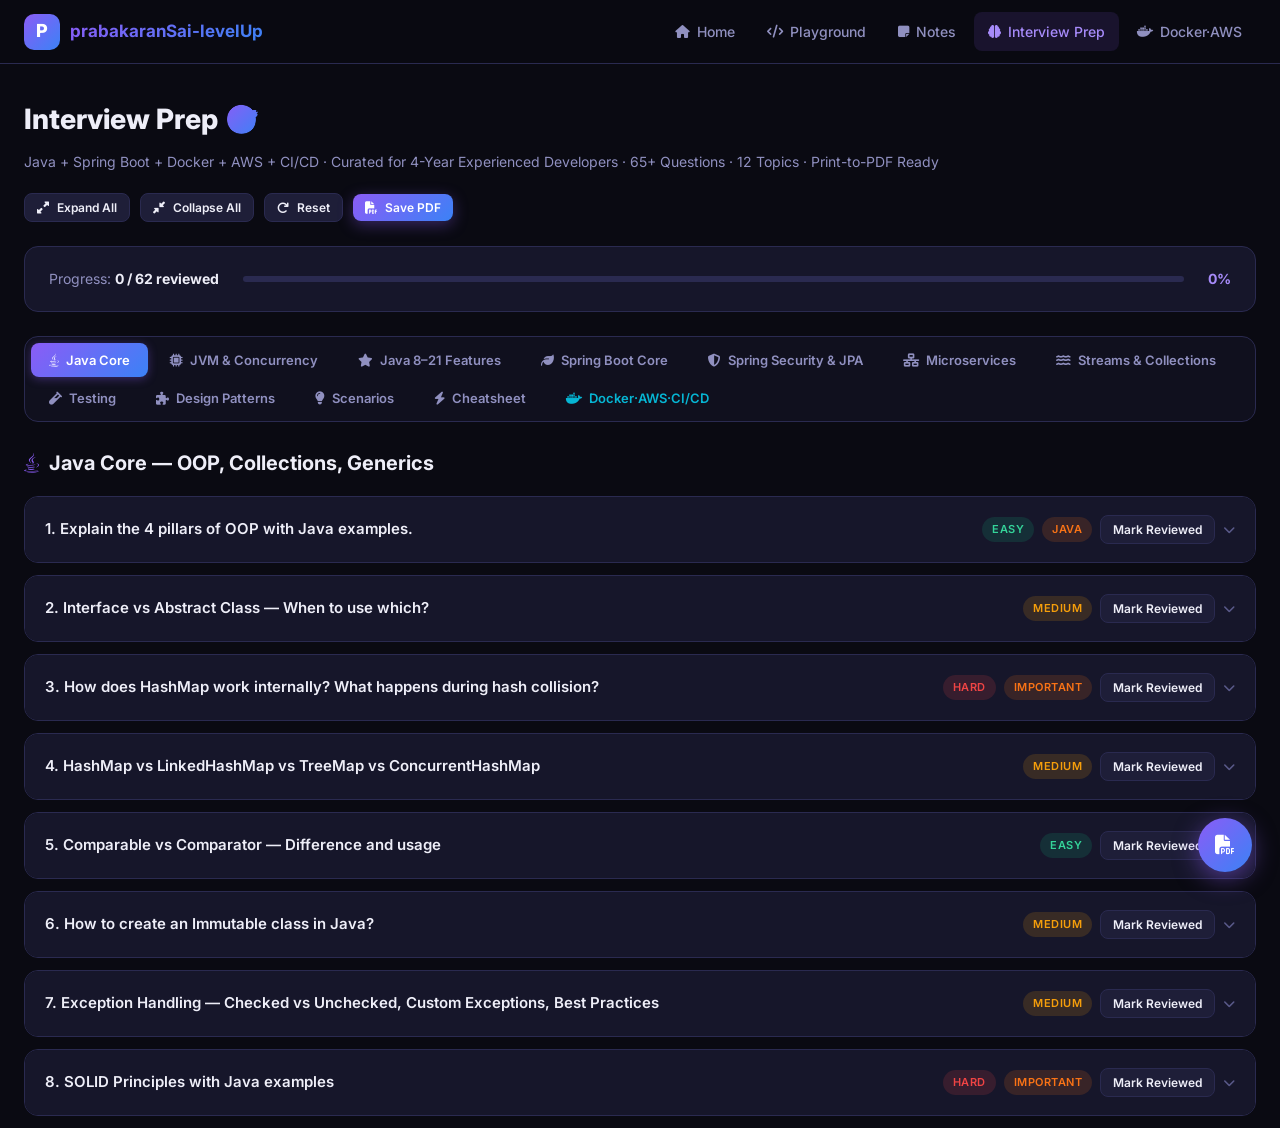
==== commit 125ab89d: "Update interview.html" ====
--- a/interview.html
+++ b/interview.html
@@ -77,6 +77,62 @@
       border-radius: 3px;
       color: var(--green-light);
     }
+
+    /* ===== PRINT / PDF STYLES ===== */
+    .print-fab {
+      position: fixed;
+      bottom: 28px;
+      right: 28px;
+      z-index: 999;
+      width: 54px;
+      height: 54px;
+      border-radius: 50%;
+      background: var(--gradient);
+      color: white;
+      border: none;
+      cursor: pointer;
+      display: flex;
+      align-items: center;
+      justify-content: center;
+      font-size: 20px;
+      box-shadow: 0 6px 24px rgba(139,92,246,0.5);
+      transition: transform 0.2s, box-shadow 0.2s;
+    }
+    .print-fab:hover { transform: scale(1.12); box-shadow: 0 8px 32px rgba(139,92,246,0.7); }
+    .print-fab-label {
+      position: fixed;
+      bottom: 34px;
+      right: 92px;
+      z-index: 999;
+      background: var(--bg-card);
+      border: 1px solid var(--border);
+      border-radius: var(--radius-sm);
+      padding: 6px 14px;
+      font-size: 13px;
+      font-weight: 600;
+      color: var(--text-secondary);
+      white-space: nowrap;
+      opacity: 0;
+      pointer-events: none;
+      transition: opacity 0.2s;
+    }
+    .print-fab:hover + .print-fab-label { opacity: 1; }
+
+    @media print {
+      * { -webkit-print-color-adjust: exact; print-color-adjust: exact; }
+      body { background: #0a0a12 !important; color: #eeeef8 !important; }
+      .navbar, .print-fab, .print-fab-label, .btn:not(.review-btn) { display: none !important; }
+      .tabs { display: none !important; }
+      .tab-content { display: block !important; page-break-before: always; }
+      .tab-content:first-of-type { page-break-before: auto; }
+      .accordion-body { display: block !important; }
+      .accordion-item { page-break-inside: avoid; margin-bottom: 16px; }
+      .accordion-header { background: #16162a !important; }
+      .code-block { background: #10101e !important; border: 1px solid #2a2a50 !important; white-space: pre-wrap !important; word-break: break-all; }
+      .section-title { page-break-after: avoid; }
+      .progress-section { display: none; }
+      .cheatsheet-grid { grid-template-columns: repeat(3, 1fr) !important; }
+    }
   </style>
 </head>
 <body>
@@ -92,6 +148,7 @@
       <li><a href="playground.html"><i class="fas fa-code"></i> <span>Playground</span></a></li>
       <li><a href="notes.html"><i class="fas fa-sticky-note"></i> <span>Notes</span></a></li>
       <li><a href="interview.html" class="active"><i class="fas fa-brain"></i> <span>Interview Prep</span></a></li>
+      <li><a href="docker-aws-cicd.html"><i class="fab fa-docker"></i> <span>Docker·AWS</span></a></li>
     </ul>
   </nav>
 
@@ -100,12 +157,13 @@
     <div class="prep-header">
       <div>
         <h1 class="prep-title">Interview Prep <span style="background:var(--gradient);-webkit-background-clip:text;-webkit-text-fill-color:transparent;background-clip:text">🎯</span></h1>
-        <p class="prep-meta">Java + Spring Boot · Curated for 4-Year Experienced Developers · 50+ Questions</p>
+        <p class="prep-meta">Java + Spring Boot + Docker + AWS + CI/CD · Curated for 4-Year Experienced Developers · 65+ Questions · 12 Topics · Print-to-PDF Ready</p>
       </div>
       <div style="display:flex;gap:10px;flex-wrap:wrap;align-items:center">
         <button class="btn btn-secondary btn-sm" onclick="expandAll()"><i class="fas fa-expand-alt"></i> Expand All</button>
         <button class="btn btn-secondary btn-sm" onclick="collapseAll()"><i class="fas fa-compress-alt"></i> Collapse All</button>
         <button class="btn btn-secondary btn-sm" onclick="resetProgress()"><i class="fas fa-redo"></i> Reset</button>
+        <button class="btn btn-primary btn-sm" onclick="window.print()"><i class="fas fa-file-pdf"></i> Save PDF</button>
       </div>
     </div>
 
@@ -126,7 +184,12 @@
       <button class="tab-btn" onclick="switchTab('spring-core')"><i class="fas fa-leaf"></i> Spring Boot Core</button>
       <button class="tab-btn" onclick="switchTab('spring-adv')"><i class="fas fa-shield-alt"></i> Spring Security & JPA</button>
       <button class="tab-btn" onclick="switchTab('microservices')"><i class="fas fa-network-wired"></i> Microservices</button>
+      <button class="tab-btn" onclick="switchTab('streams')"><i class="fas fa-water"></i> Streams &amp; Collections</button>
+      <button class="tab-btn" onclick="switchTab('testing')"><i class="fas fa-vial"></i> Testing</button>
+      <button class="tab-btn" onclick="switchTab('patterns')"><i class="fas fa-puzzle-piece"></i> Design Patterns</button>
+      <button class="tab-btn" onclick="switchTab('scenarios')"><i class="fas fa-lightbulb"></i> Scenarios</button>
       <button class="tab-btn" onclick="switchTab('cheatsheet')"><i class="fas fa-bolt"></i> Cheatsheet</button>
+      <button class="tab-btn" onclick="switchTab('docker-aws')" style="color:var(--cyan)"><i class="fab fa-docker"></i> Docker·AWS·CI/CD</button>
     </div>
 
     <!-- ===================== TAB: JAVA CORE ===================== -->
@@ -1387,8 +1450,1402 @@
       </div>
     </div>
 
+    <!-- ===================== TAB: STREAMS & COLLECTIONS ===================== -->
+    <div class="tab-content" id="tab-streams">
+      <h2 class="section-title"><i class="fas fa-water"></i> Streams &amp; Collections — Deep Dive</h2>
+
+      <!-- Q31 -->
+      <div class="accordion-item" data-id="st1">
+        <div class="accordion-header" onclick="toggle('st1')">
+          <span class="accordion-question">31. Stream API — All Intermediate &amp; Terminal Operations with examples</span>
+          <div class="accordion-meta">
+            <span class="badge badge-hard">Hard</span>
+            <span class="badge badge-java">Important</span>
+            <button class="btn btn-sm btn-secondary review-btn" data-id="st1" onclick="markReviewed(event,'st1')">Mark Reviewed</button>
+            <i class="fas fa-chevron-down accordion-icon"></i>
+          </div>
+        </div>
+        <div class="accordion-body">
+          <p><strong>Intermediate Operations</strong> — Lazy; return a Stream. Chain as many as needed.</p>
+          <ul>
+            <li><code>filter(Predicate)</code> — Keep elements matching condition</li>
+            <li><code>map(Function)</code> — Transform each element (1-to-1)</li>
+            <li><code>flatMap(Function)</code> — Transform and flatten (1-to-many)</li>
+            <li><code>distinct()</code> — Remove duplicates (uses equals/hashCode)</li>
+            <li><code>sorted()</code> / <code>sorted(Comparator)</code> — Natural or custom order</li>
+            <li><code>peek(Consumer)</code> — Debug/log without modifying (intermediate)</li>
+            <li><code>limit(n)</code> — Take first n elements</li>
+            <li><code>skip(n)</code> — Skip first n elements</li>
+            <li><code>mapToInt / mapToLong / mapToDouble</code> — Specialized primitive streams</li>
+          </ul>
+          <p><strong>Terminal Operations</strong> — Trigger the pipeline; return a result.</p>
+          <ul>
+            <li><code>collect(Collector)</code> — Gather into collection/map/string</li>
+            <li><code>forEach(Consumer)</code> — Iterate (no result)</li>
+            <li><code>reduce(identity, BinaryOperator)</code> — Fold to single value</li>
+            <li><code>count()</code> — Count elements (long)</li>
+            <li><code>findFirst() / findAny()</code> — Return Optional (first or any)</li>
+            <li><code>anyMatch / allMatch / noneMatch(Predicate)</code> — Boolean checks</li>
+            <li><code>min / max(Comparator)</code> — Return Optional min/max</li>
+            <li><code>toArray()</code> — Convert to array</li>
+          </ul>
+          <div class="code-block">List&lt;Employee&gt; employees = List.of(
+    new Employee("Alice", "IT",  85000),
+    new Employee("Bob",   "HR",  55000),
+    new Employee("Carol", "IT",  92000),
+    new Employee("Dave",  "HR",  61000),
+    new Employee("Eve",   "IT",  78000)
+);
+
+// filter + map + collect
+List&lt;String&gt; itNames = employees.stream()
+    .filter(e -&gt; e.getDept().equals("IT"))
+    .map(Employee::getName)
+    .sorted()
+    .collect(Collectors.toList());
+// [Alice, Carol, Eve]
+
+// reduce - sum salaries
+double totalSalary = employees.stream()
+    .mapToDouble(Employee::getSalary)
+    .sum(); // or .reduce(0, Double::sum)
+
+// peek - debug
+List&lt;String&gt; result = employees.stream()
+    .filter(e -&gt; e.getSalary() &gt; 60000)
+    .peek(e -&gt; System.out.println("After filter: " + e.getName()))
+    .map(Employee::getName)
+    .peek(n -&gt; System.out.println("After map: " + n))
+    .collect(Collectors.toList());
+
+// findFirst with Optional
+Optional&lt;Employee&gt; topEarner = employees.stream()
+    .max(Comparator.comparingDouble(Employee::getSalary));
+topEarner.ifPresent(e -&gt; System.out.println("Top: " + e.getName())); // Carol
+
+// count + anyMatch
+long itCount = employees.stream().filter(e -&gt; "IT".equals(e.getDept())).count(); // 3
+boolean anyHighEarner = employees.stream().anyMatch(e -&gt; e.getSalary() &gt; 90000); // true</div>
+          <div class="tip"><strong>Key Rule:</strong> Streams are lazy — intermediate ops only run when terminal op is called. A stream can only be used ONCE. Reuse by calling .stream() again on the source collection.</div>
+        </div>
+      </div>
+
+      <!-- Q32 -->
+      <div class="accordion-item" data-id="st2">
+        <div class="accordion-header" onclick="toggle('st2')">
+          <span class="accordion-question">32. Collectors in detail — groupingBy, partitioningBy, joining, toMap, summarizingInt</span>
+          <div class="accordion-meta">
+            <span class="badge badge-hard">Hard</span>
+            <span class="badge badge-java">Most Asked</span>
+            <button class="btn btn-sm btn-secondary review-btn" data-id="st2" onclick="markReviewed(event,'st2')">Mark Reviewed</button>
+            <i class="fas fa-chevron-down accordion-icon"></i>
+          </div>
+        </div>
+        <div class="accordion-body">
+          <p>Collectors are the most powerful and frequently asked topic in Stream interviews. Master all of these.</p>
+          <div class="code-block">List&lt;Employee&gt; employees = ...; // same list as above
+
+// 1. groupingBy — group into Map&lt;Key, List&lt;Value&gt;&gt;
+Map&lt;String, List&lt;Employee&gt;&gt; byDept = employees.stream()
+    .collect(Collectors.groupingBy(Employee::getDept));
+// {IT=[Alice,Carol,Eve], HR=[Bob,Dave]}
+
+// groupingBy with downstream collector — count per dept
+Map&lt;String, Long&gt; countByDept = employees.stream()
+    .collect(Collectors.groupingBy(Employee::getDept, Collectors.counting()));
+// {IT=3, HR=2}
+
+// groupingBy with downstream — average salary per dept
+Map&lt;String, Double&gt; avgSalaryByDept = employees.stream()
+    .collect(Collectors.groupingBy(Employee::getDept,
+             Collectors.averagingDouble(Employee::getSalary)));
+
+// groupingBy with downstream — names per dept (toList)
+Map&lt;String, List&lt;String&gt;&gt; namesByDept = employees.stream()
+    .collect(Collectors.groupingBy(Employee::getDept,
+             Collectors.mapping(Employee::getName, Collectors.toList())));
+
+// 2. partitioningBy — split into Map&lt;Boolean, List&gt;
+Map&lt;Boolean, List&lt;Employee&gt;&gt; partition = employees.stream()
+    .collect(Collectors.partitioningBy(e -&gt; e.getSalary() &gt; 70000));
+// {true=[Alice,Carol,Eve], false=[Bob,Dave]}
+
+// 3. joining — concatenate strings
+String names = employees.stream()
+    .map(Employee::getName)
+    .collect(Collectors.joining(", ", "[", "]"));
+// [Alice, Bob, Carol, Dave, Eve]
+
+// 4. toMap — stream to Map
+Map&lt;String, Double&gt; nameToSalary = employees.stream()
+    .collect(Collectors.toMap(
+        Employee::getName,
+        Employee::getSalary,
+        (existing, duplicate) -&gt; existing // merge function for duplicate keys
+    ));
+
+// 5. summarizingInt/Double — statistics
+IntSummaryStatistics stats = employees.stream()
+    .collect(Collectors.summarizingInt(e -&gt; (int)e.getSalary()));
+System.out.println(stats.getAverage()); // avg
+System.out.println(stats.getMax());     // max
+System.out.println(stats.getSum());     // sum
+
+// 6. Word frequency count — VERY common interview question!
+List&lt;String&gt; words = List.of("apple","banana","apple","cherry","banana","apple");
+Map&lt;String, Long&gt; wordCount = words.stream()
+    .collect(Collectors.groupingBy(w -&gt; w, Collectors.counting()));
+// {apple=3, banana=2, cherry=1}
+
+// Find most frequent word
+String mostFrequent = wordCount.entrySet().stream()
+    .max(Map.Entry.comparingByValue())
+    .map(Map.Entry::getKey)
+    .orElse("none"); // "apple"</div>
+          <div class="tip"><strong>Interview trick:</strong> groupingBy with downstream = counting/mapping/joining is the most asked. Practice: "Group employees by dept and find highest earner in each dept" → groupingBy + maxBy downstream.</div>
+        </div>
+      </div>
+
+      <!-- Q33 -->
+      <div class="accordion-item" data-id="st3">
+        <div class="accordion-header" onclick="toggle('st3')">
+          <span class="accordion-question">33. flatMap vs map — Difference with real examples (String split, nested lists)</span>
+          <div class="accordion-meta">
+            <span class="badge badge-medium">Medium</span>
+            <span class="badge badge-java">Important</span>
+            <button class="btn btn-sm btn-secondary review-btn" data-id="st3" onclick="markReviewed(event,'st3')">Mark Reviewed</button>
+            <i class="fas fa-chevron-down accordion-icon"></i>
+          </div>
+        </div>
+        <div class="accordion-body">
+          <p><strong>map()</strong> — 1-to-1 transform. Each element maps to exactly ONE output. Returns <code>Stream&lt;Stream&lt;T&gt;&gt;</code> if function returns a Stream.</p>
+          <p><strong>flatMap()</strong> — 1-to-many transform. Each element maps to a STREAM of outputs, then all streams are FLATTENED into one. Returns <code>Stream&lt;T&gt;</code>.</p>
+          <div class="code-block">// PROBLEM: Split sentences into individual words
+List&lt;String&gt; sentences = List.of("Hello World", "Java Stream API", "FlatMap is powerful");
+
+// map() - gives Stream&lt;String[]&gt; - WRONG for most use cases
+Stream&lt;String[]&gt; wrong = sentences.stream().map(s -&gt; s.split(" "));
+// result: [["Hello","World"], ["Java","Stream","API"], ...]  ← nested!
+
+// flatMap() - gives Stream&lt;String&gt; - CORRECT, flattened
+List&lt;String&gt; words = sentences.stream()
+    .flatMap(s -&gt; Arrays.stream(s.split(" ")))
+    .distinct()
+    .sorted()
+    .collect(Collectors.toList());
+// [API, FlatMap, Hello, Java, Stream, World, is, powerful]
+
+// ====================================================
+// NESTED LISTS example
+List&lt;List&lt;Integer&gt;&gt; nested = List.of(
+    List.of(1, 2, 3),
+    List.of(4, 5),
+    List.of(6, 7, 8, 9)
+);
+
+// map - gives Stream&lt;List&lt;Integer&gt;&gt;
+List&lt;List&lt;Integer&gt;&gt; mapResult = nested.stream()
+    .map(list -&gt; list)
+    .collect(Collectors.toList()); // [[1,2,3],[4,5],[6,7,8,9]]
+
+// flatMap - flattens to Stream&lt;Integer&gt;
+List&lt;Integer&gt; flatResult = nested.stream()
+    .flatMap(Collection::stream)
+    .collect(Collectors.toList()); // [1,2,3,4,5,6,7,8,9]
+
+// ====================================================
+// Optional flatMap - avoid nested Optional&lt;Optional&lt;T&gt;&gt;
+Optional&lt;String&gt; opt = Optional.of("  hello  ");
+Optional&lt;String&gt; trimmed = opt.map(String::trim);         // Optional&lt;String&gt;
+Optional&lt;Optional&lt;String&gt;&gt; bad = opt.map(s -&gt; Optional.of(s.trim())); // nested!
+Optional&lt;String&gt; good = opt.flatMap(s -&gt; Optional.of(s.trim()));      // flat Optional</div>
+          <div class="tip"><strong>Rule of thumb:</strong> If your map() lambda returns a Stream or Optional, use flatMap() instead to avoid nesting. FlatMap = map + flatten in one operation.</div>
+        </div>
+      </div>
+
+      <!-- Q34 -->
+      <div class="accordion-item" data-id="st4">
+        <div class="accordion-header" onclick="toggle('st4')">
+          <span class="accordion-question">34. Stream — Top Interview Coding Problems (Word count, Top-N, Salary stats)</span>
+          <div class="accordion-meta">
+            <span class="badge badge-hard">Hard</span>
+            <span class="badge badge-java">Coding Round</span>
+            <button class="btn btn-sm btn-secondary review-btn" data-id="st4" onclick="markReviewed(event,'st4')">Mark Reviewed</button>
+            <i class="fas fa-chevron-down accordion-icon"></i>
+          </div>
+        </div>
+        <div class="accordion-body">
+          <p>These are actual coding questions asked in interviews for Java developers with 3-5 years experience:</p>
+          <div class="code-block">List&lt;Employee&gt; employees = ...; // name, dept, salary
+
+// ---- Q: Find 2nd highest salary ----
+Optional&lt;Double&gt; secondHighest = employees.stream()
+    .map(Employee::getSalary)
+    .distinct()
+    .sorted(Comparator.reverseOrder())
+    .skip(1)
+    .findFirst();
+
+// ---- Q: Top 3 highest paid employees ----
+List&lt;Employee&gt; top3 = employees.stream()
+    .sorted(Comparator.comparingDouble(Employee::getSalary).reversed())
+    .limit(3)
+    .collect(Collectors.toList());
+
+// ---- Q: Employees with salary above dept average ----
+Map&lt;String, Double&gt; avgByDept = employees.stream()
+    .collect(Collectors.groupingBy(Employee::getDept,
+             Collectors.averagingDouble(Employee::getSalary)));
+
+List&lt;Employee&gt; aboveAvg = employees.stream()
+    .filter(e -&gt; e.getSalary() &gt; avgByDept.get(e.getDept()))
+    .collect(Collectors.toList());
+
+// ---- Q: Highest earner per department ----
+Map&lt;String, Optional&lt;Employee&gt;&gt; topPerDept = employees.stream()
+    .collect(Collectors.groupingBy(Employee::getDept,
+             Collectors.maxBy(Comparator.comparingDouble(Employee::getSalary))));
+
+// ---- Q: Count duplicate elements in a list ----
+List&lt;Integer&gt; numbers = List.of(1, 2, 2, 3, 3, 3, 4);
+Map&lt;Integer, Long&gt; freq = numbers.stream()
+    .collect(Collectors.groupingBy(n -&gt; n, Collectors.counting()));
+List&lt;Integer&gt; duplicates = freq.entrySet().stream()
+    .filter(e -&gt; e.getValue() &gt; 1)
+    .map(Map.Entry::getKey)
+    .collect(Collectors.toList()); // [2, 3]
+
+// ---- Q: Reverse words in a sentence using streams ----
+String sentence = "Hello World Java";
+String reversed = Arrays.stream(sentence.split(" "))
+    .map(w -&gt; new StringBuilder(w).reverse().toString())
+    .collect(Collectors.joining(" "));
+// "olleH dlroW avaJ"
+
+// ---- Q: Find first non-repeating character ----
+String str = "aabbcde";
+Optional&lt;Character&gt; firstUnique = str.chars()
+    .mapToObj(c -&gt; (char) c)
+    .collect(Collectors.groupingBy(c -&gt; c, LinkedHashMap::new, Collectors.counting()))
+    .entrySet().stream()
+    .filter(e -&gt; e.getValue() == 1)
+    .map(Map.Entry::getKey)
+    .findFirst(); // 'c'</div>
+          <div class="tip"><strong>Practice tip:</strong> For every coding problem, think: filter → map → collect. If grouping needed → groupingBy. If reducing → reduce() or summarizing. Write it out loud in interview.</div>
+        </div>
+      </div>
+
+      <!-- Q35 -->
+      <div class="accordion-item" data-id="st5">
+        <div class="accordion-header" onclick="toggle('st5')">
+          <span class="accordion-question">35. parallelStream() — When to use, pitfalls, and thread safety</span>
+          <div class="accordion-meta">
+            <span class="badge badge-medium">Medium</span>
+            <button class="btn btn-sm btn-secondary review-btn" data-id="st5" onclick="markReviewed(event,'st5')">Mark Reviewed</button>
+            <i class="fas fa-chevron-down accordion-icon"></i>
+          </div>
+        </div>
+        <div class="accordion-body">
+          <p><strong>parallelStream()</strong> uses ForkJoinPool (common pool, default = CPU cores - 1) to process elements in parallel.</p>
+          <p><strong>Use when:</strong> Large data set (&gt;10k elements), CPU-intensive operations (no I/O), order doesn't matter, elements are independent.</p>
+          <p><strong>Avoid when:</strong> Small collections (overhead &gt; benefit), I/O operations, shared mutable state, ordered output required.</p>
+          <div class="code-block">// ✅ Good use case: CPU-intensive on large collection
+List&lt;Double&gt; result = largeList.parallelStream()
+    .map(n -&gt; expensiveCalculation(n)) // CPU-bound
+    .filter(n -&gt; n &gt; 0)
+    .collect(Collectors.toList());
+
+// ❌ WRONG: Shared mutable state - race condition!
+List&lt;Integer&gt; unsafeList = new ArrayList&lt;&gt;();
+numbers.parallelStream()
+    .forEach(n -&gt; unsafeList.add(n)); // ArrayList NOT thread-safe! Data loss!
+
+// ✅ CORRECT: Use thread-safe collection or collect()
+List&lt;Integer&gt; safeResult = numbers.parallelStream()
+    .filter(n -&gt; n &gt; 0)
+    .collect(Collectors.toList()); // collect() is thread-safe
+
+// ❌ WRONG: parallelStream with I/O (blocks ForkJoinPool threads)
+employees.parallelStream()
+    .forEach(e -&gt; emailService.sendEmail(e)); // Bad! I/O in ForkJoin
+
+// ✅ CORRECT: Use CompletableFuture for I/O tasks
+List&lt;CompletableFuture&lt;Void&gt;&gt; futures = employees.stream()
+    .map(e -&gt; CompletableFuture.runAsync(() -&gt; emailService.sendEmail(e), customExecutor))
+    .collect(Collectors.toList());
+CompletableFuture.allOf(futures.toArray(new CompletableFuture[0])).join();
+
+// Custom thread pool for parallelStream (avoid using common pool)
+ForkJoinPool customPool = new ForkJoinPool(4);
+List&lt;Integer&gt; customResult = customPool.submit(() -&gt;
+    numbers.parallelStream()
+           .filter(n -&gt; n % 2 == 0)
+           .collect(Collectors.toList())
+).get();</div>
+          <div class="tip"><strong>Interview answer:</strong> "parallelStream() is not always faster. For small collections, sequential stream wins. I benchmark with JMH before switching. I use it only for CPU-bound, stateless, order-independent operations on large datasets."</div>
+        </div>
+      </div>
+
+      <!-- Q36 -->
+      <div class="accordion-item" data-id="st6">
+        <div class="accordion-header" onclick="toggle('st6')">
+          <span class="accordion-question">36. Optional — Complete Guide: orElse vs orElseGet, map, flatMap, filter, ifPresent</span>
+          <div class="accordion-meta">
+            <span class="badge badge-medium">Medium</span>
+            <span class="badge badge-java">Important</span>
+            <button class="btn btn-sm btn-secondary review-btn" data-id="st6" onclick="markReviewed(event,'st6')">Mark Reviewed</button>
+            <i class="fas fa-chevron-down accordion-icon"></i>
+          </div>
+        </div>
+        <div class="accordion-body">
+          <p><strong>Optional</strong> is a container that may or may not contain a value. Eliminates null checks and NullPointerException.</p>
+          <div class="code-block">// Creating Optionals
+Optional&lt;String&gt; empty    = Optional.empty();
+Optional&lt;String&gt; present  = Optional.of("hello");      // throws NPE if null
+Optional&lt;String&gt; nullable = Optional.ofNullable(null);  // safe with null
+
+// ---- orElse vs orElseGet ----
+// orElse - ALWAYS evaluates the argument (even if value present!)
+String val1 = present.orElse(expensiveDefaultMethod()); // method ALWAYS called
+
+// orElseGet - LAZY, only evaluated if empty
+String val2 = present.orElseGet(() -&gt; expensiveDefaultMethod()); // method NOT called if present
+// ✅ PREFER orElseGet for expensive defaults!
+
+// orElseThrow
+String val3 = present.orElseThrow(() -&gt; new ResourceNotFoundException("not found"));
+
+// ---- map vs flatMap ----
+Optional&lt;String&gt; name = Optional.of("  Prabakaran  ");
+Optional&lt;String&gt; upper = name.map(String::trim).map(String::toUpperCase); // "PRABAKARAN"
+
+// flatMap - when function returns Optional (avoid Optional&lt;Optional&lt;&gt;&gt;)
+Optional&lt;User&gt; user = findUser(1L);
+Optional&lt;Address&gt; address = user.flatMap(User::getAddress); // not user.map(u -&gt; u.getAddress())
+
+// ---- filter ----
+Optional&lt;Integer&gt; evenNumber = Optional.of(42)
+    .filter(n -&gt; n % 2 == 0); // Optional[42]
+Optional&lt;Integer&gt; filteredOut = Optional.of(41)
+    .filter(n -&gt; n % 2 == 0); // Optional.empty
+
+// ---- ifPresent vs ifPresentOrElse (Java 9) ----
+user.ifPresent(u -&gt; System.out.println("Found: " + u.getName()));
+user.ifPresentOrElse(
+    u -&gt; System.out.println("Found: " + u.getName()),
+    () -&gt; System.out.println("User not found")
+);
+
+// ---- Chaining multiple nullable calls (avoids NPE chain) ----
+// Old way (NPE-prone)
+// String city = user.getAddress().getCity().getName(); // 3 potential NPEs
+
+// New way with Optional
+String city = Optional.ofNullable(user)
+    .map(User::getAddress)
+    .map(Address::getCity)
+    .map(City::getName)
+    .orElse("Unknown");</div>
+          <div class="tip"><strong>Don't:</strong> Never use Optional for method parameters or fields — it's meant for return types only. Don't call .get() without isPresent() check. Prefer orElseGet() over orElse() for costly defaults.</div>
+        </div>
+      </div>
+
+    </div>
+
+    <!-- ===================== TAB: TESTING ===================== -->
+    <div class="tab-content" id="tab-testing">
+      <h2 class="section-title"><i class="fas fa-vial"></i> Testing — JUnit 5, Mockito &amp; Spring Boot Test</h2>
+
+      <!-- Q37 -->
+      <div class="accordion-item" data-id="t1">
+        <div class="accordion-header" onclick="toggle('t1')">
+          <span class="accordion-question">37. JUnit 5 — Annotations, Lifecycle, Assertions, Parameterized Tests</span>
+          <div class="accordion-meta">
+            <span class="badge badge-medium">Medium</span>
+            <span class="badge badge-spring">Testing</span>
+            <button class="btn btn-sm btn-secondary review-btn" data-id="t1" onclick="markReviewed(event,'t1')">Mark Reviewed</button>
+            <i class="fas fa-chevron-down accordion-icon"></i>
+          </div>
+        </div>
+        <div class="accordion-body">
+          <p><strong>JUnit 5 = JUnit Platform + JUnit Jupiter + JUnit Vintage</strong></p>
+          <ul>
+            <li><code>@Test</code> — Mark test method</li>
+            <li><code>@BeforeEach / @AfterEach</code> — Run before/after EACH test</li>
+            <li><code>@BeforeAll / @AfterAll</code> — Run once for ALL tests (must be static)</li>
+            <li><code>@Disabled("reason")</code> — Skip test</li>
+            <li><code>@DisplayName("...")</code> — Human-readable test name</li>
+            <li><code>@Nested</code> — Group related tests in inner class</li>
+            <li><code>@ParameterizedTest</code> — Run test multiple times with different data</li>
+            <li><code>@ValueSource / @CsvSource / @MethodSource</code> — Data for parameterized tests</li>
+            <li><code>@RepeatedTest(n)</code> — Run test n times</li>
+            <li><code>@Timeout(value=2, unit=SECONDS)</code> — Fail if test exceeds timeout</li>
+          </ul>
+          <div class="code-block">import org.junit.jupiter.api.*;
+import static org.junit.jupiter.api.Assertions.*;
+
+class CalculatorTest {
+
+    private Calculator calculator;
+
+    @BeforeEach
+    void setUp() {
+        calculator = new Calculator(); // fresh instance per test
+    }
+
+    @Test
+    @DisplayName("Addition should return correct sum")
+    void testAdd() {
+        int result = calculator.add(3, 4);
+        assertEquals(7, result, "3 + 4 should equal 7");
+    }
+
+    @Test
+    void testDivideByZero() {
+        // assertThrows - verify exception is thrown
+        ArithmeticException ex = assertThrows(
+            ArithmeticException.class,
+            () -&gt; calculator.divide(10, 0)
+        );
+        assertEquals("Cannot divide by zero", ex.getMessage());
+    }
+
+    @Test
+    void testMultipleAssertions() {
+        // assertAll - ALL assertions run even if one fails
+        assertAll("calculator",
+            () -&gt; assertEquals(10, calculator.add(3, 7)),
+            () -&gt; assertEquals(4, calculator.subtract(9, 5)),
+            () -&gt; assertTrue(calculator.isPositive(5))
+        );
+    }
+
+    // Parameterized test - run with multiple inputs
+    @ParameterizedTest
+    @CsvSource({"1,1,2", "2,3,5", "0,0,0", "-1,1,0"})
+    @DisplayName("Addition parameterized")
+    void testAddParameterized(int a, int b, int expected) {
+        assertEquals(expected, calculator.add(a, b));
+    }
+
+    @ParameterizedTest
+    @ValueSource(ints = {2, 4, 6, 8})
+    void testIsEven(int number) {
+        assertTrue(number % 2 == 0);
+    }
+
+    @Nested
+    @DisplayName("Division tests")
+    class DivisionTests {
+        @Test void testValidDivision()     { assertEquals(5, calculator.divide(10, 2)); }
+        @Test void testIntegerDivision()   { assertEquals(3, calculator.divide(7, 2)); }
+    }
+}</div>
+          <div class="tip">assertAll() is better than multiple assertEquals() — it runs ALL assertions and reports ALL failures instead of stopping at first failure.</div>
+        </div>
+      </div>
+
+      <!-- Q38 -->
+      <div class="accordion-item" data-id="t2">
+        <div class="accordion-header" onclick="toggle('t2')">
+          <span class="accordion-question">38. Mockito — @Mock, @InjectMocks, when/thenReturn, verify, ArgumentCaptor</span>
+          <div class="accordion-meta">
+            <span class="badge badge-hard">Hard</span>
+            <span class="badge badge-spring">Testing</span>
+            <button class="btn btn-sm btn-secondary review-btn" data-id="t2" onclick="markReviewed(event,'t2')">Mark Reviewed</button>
+            <i class="fas fa-chevron-down accordion-icon"></i>
+          </div>
+        </div>
+        <div class="accordion-body">
+          <p><strong>Mockito</strong> creates fake (mock) objects so you can test a class in isolation, without needing real databases, APIs, etc.</p>
+          <ul>
+            <li><code>@Mock</code> — Create a mock object (all methods return default: null/0/false)</li>
+            <li><code>@InjectMocks</code> — Create instance and inject @Mock fields into it</li>
+            <li><code>@Spy</code> — Partial mock: real methods unless stubbed</li>
+            <li><code>@Captor</code> — Capture arguments passed to mock methods</li>
+            <li><code>@ExtendWith(MockitoExtension.class)</code> — Required JUnit 5 setup</li>
+          </ul>
+          <div class="code-block">@ExtendWith(MockitoExtension.class)
+class OrderServiceTest {
+
+    @Mock private OrderRepository orderRepository;
+    @Mock private PaymentService paymentService;
+    @Mock private EmailService emailService;
+
+    @InjectMocks private OrderService orderService; // gets above mocks injected
+
+    // ---- Basic stubbing ----
+    @Test
+    void testCreateOrder_Success() {
+        // GIVEN (Arrange)
+        Order mockOrder = new Order(1L, "PENDING", 100.0);
+        when(orderRepository.save(any(Order.class))).thenReturn(mockOrder);
+        when(paymentService.charge(anyDouble())).thenReturn(true);
+
+        // WHEN (Act)
+        Order result = orderService.createOrder(new OrderRequest(100.0, "Alice"));
+
+        // THEN (Assert)
+        assertNotNull(result);
+        assertEquals("PENDING", result.getStatus());
+
+        // Verify interactions
+        verify(orderRepository, times(1)).save(any(Order.class));
+        verify(emailService, times(1)).sendConfirmation(anyString());
+        verify(paymentService, never()).refund(anyDouble()); // should NOT be called
+    }
+
+    // ---- Exception stubbing ----
+    @Test
+    void testCreateOrder_PaymentFails() {
+        when(paymentService.charge(anyDouble()))
+            .thenThrow(new PaymentException("Insufficient funds"));
+
+        assertThrows(PaymentException.class,
+            () -&gt; orderService.createOrder(new OrderRequest(100.0, "Bob")));
+
+        verify(orderRepository, never()).save(any()); // should not save if payment fails
+    }
+
+    // ---- ArgumentCaptor — capture what was passed to mock ----
+    @Test
+    void testEmailSentWithCorrectContent() {
+        ArgumentCaptor&lt;String&gt; emailCaptor = ArgumentCaptor.forClass(String.class);
+        when(orderRepository.save(any())).thenReturn(new Order(1L, "CREATED", 50.0));
+
+        orderService.createOrder(new OrderRequest(50.0, "Carol"));
+
+        verify(emailService).sendConfirmation(emailCaptor.capture());
+        String sentEmail = emailCaptor.getValue();
+        assertTrue(sentEmail.contains("Carol"));
+        assertTrue(sentEmail.contains("50.0"));
+    }
+
+    // ---- Spy — partial mock (calls real method unless stubbed) ----
+    @Spy private List&lt;String&gt; spyList = new ArrayList&lt;&gt;();
+
+    @Test void testSpy() {
+        spyList.add("real add"); // calls real ArrayList.add()
+        assertEquals(1, spyList.size()); // real size = 1
+
+        doReturn(100).when(spyList).size(); // override one method
+        assertEquals(100, spyList.size()); // stubbed
+    }
+}</div>
+          <div class="tip"><strong>AAA Pattern:</strong> Always write tests as Arrange → Act → Assert. Use <code>// GIVEN / WHEN / THEN</code> comments. Interviewers love this structure. @Mock = fully fake. @Spy = real + selective override.</div>
+        </div>
+      </div>
+
+      <!-- Q39 -->
+      <div class="accordion-item" data-id="t3">
+        <div class="accordion-header" onclick="toggle('t3')">
+          <span class="accordion-question">39. @WebMvcTest — Test REST Controllers with MockMvc</span>
+          <div class="accordion-meta">
+            <span class="badge badge-hard">Hard</span>
+            <span class="badge badge-spring">Testing</span>
+            <button class="btn btn-sm btn-secondary review-btn" data-id="t3" onclick="markReviewed(event,'t3')">Mark Reviewed</button>
+            <i class="fas fa-chevron-down accordion-icon"></i>
+          </div>
+        </div>
+        <div class="accordion-body">
+          <p><strong>@WebMvcTest</strong> — Loads ONLY the web layer (Controller, filters, MockMvc). Does NOT load Service/Repository. Use @MockBean for dependencies. Faster than @SpringBootTest.</p>
+          <div class="code-block">@WebMvcTest(EmployeeController.class)
+class EmployeeControllerTest {
+
+    @Autowired private MockMvc mockMvc;
+    @Autowired private ObjectMapper objectMapper; // Jackson
+
+    @MockBean private EmployeeService employeeService; // mock the service
+
+    // ---- Test GET endpoint ----
+    @Test
+    @DisplayName("GET /api/employees/{id} returns employee when found")
+    void testGetById_Success() throws Exception {
+        Employee emp = new Employee(1L, "Alice", "IT", 85000.0);
+        when(employeeService.getById(1L)).thenReturn(emp);
+
+        mockMvc.perform(get("/api/employees/1")
+                .contentType(MediaType.APPLICATION_JSON))
+            .andExpect(status().isOk())
+            .andExpect(jsonPath("$.id").value(1))
+            .andExpect(jsonPath("$.name").value("Alice"))
+            .andExpect(jsonPath("$.department").value("IT"));
+    }
+
+    // ---- Test 404 ----
+    @Test
+    void testGetById_NotFound() throws Exception {
+        when(employeeService.getById(99L))
+            .thenThrow(new ResourceNotFoundException("Employee not found: 99"));
+
+        mockMvc.perform(get("/api/employees/99"))
+            .andExpect(status().isNotFound())
+            .andExpect(jsonPath("$.message").value("Employee not found: 99"));
+    }
+
+    // ---- Test POST with validation ----
+    @Test
+    void testCreate_Success() throws Exception {
+        Employee input  = new Employee(null, "Bob", "HR", 60000.0);
+        Employee saved  = new Employee(2L, "Bob", "HR", 60000.0);
+        when(employeeService.createEmployee(any(Employee.class))).thenReturn(saved);
+
+        mockMvc.perform(post("/api/employees")
+                .contentType(MediaType.APPLICATION_JSON)
+                .content(objectMapper.writeValueAsString(input)))
+            .andExpect(status().isCreated())
+            .andExpect(jsonPath("$.id").value(2))
+            .andExpect(jsonPath("$.name").value("Bob"));
+
+        verify(employeeService, times(1)).createEmployee(any(Employee.class));
+    }
+
+    // ---- Test validation error (400) ----
+    @Test
+    void testCreate_ValidationFails() throws Exception {
+        Employee invalid = new Employee(null, "", "IT", -100.0); // blank name!
+
+        mockMvc.perform(post("/api/employees")
+                .contentType(MediaType.APPLICATION_JSON)
+                .content(objectMapper.writeValueAsString(invalid)))
+            .andExpect(status().isBadRequest())
+            .andExpect(jsonPath("$.name").value("Name is required"));
+    }
+
+    // ---- Test DELETE ----
+    @Test
+    void testDelete_Success() throws Exception {
+        doNothing().when(employeeService).deleteEmployee(1L);
+
+        mockMvc.perform(delete("/api/employees/1"))
+            .andExpect(status().isNoContent());
+
+        verify(employeeService).deleteEmployee(1L);
+    }
+}</div>
+          <div class="tip">Use andDo(print()) during development to see the full request/response. @WebMvcTest is faster than @SpringBootTest because it loads only the web layer. @MockBean creates a Mockito mock in Spring context.</div>
+        </div>
+      </div>
+
+      <!-- Q40 -->
+      <div class="accordion-item" data-id="t4">
+        <div class="accordion-header" onclick="toggle('t4')">
+          <span class="accordion-question">40. @SpringBootTest vs @WebMvcTest vs @DataJpaTest — When to use each?</span>
+          <div class="accordion-meta">
+            <span class="badge badge-medium">Medium</span>
+            <span class="badge badge-spring">Testing</span>
+            <button class="btn btn-sm btn-secondary review-btn" data-id="t4" onclick="markReviewed(event,'t4')">Mark Reviewed</button>
+            <i class="fas fa-chevron-down accordion-icon"></i>
+          </div>
+        </div>
+        <div class="accordion-body">
+          <ul>
+            <li><strong>@SpringBootTest</strong> — Full integration test. Loads entire ApplicationContext. Slow. Use for end-to-end tests. Combine with TestContainers for real DB.</li>
+            <li><strong>@WebMvcTest</strong> — Only web layer (controllers, filters, security). Fast. Use for REST controller tests. Services need @MockBean.</li>
+            <li><strong>@DataJpaTest</strong> — Only JPA layer (entities, repositories). Uses H2 in-memory by default. Rolls back transactions after each test. Fast.</li>
+            <li><strong>@RestClientTest</strong> — Test HTTP clients (RestTemplate, Feign).</li>
+            <li><strong>@JsonTest</strong> — Test JSON serialization/deserialization.</li>
+          </ul>
+          <div class="code-block">// ---- @DataJpaTest ----
+@DataJpaTest
+class EmployeeRepositoryTest {
+
+    @Autowired private TestEntityManager entityManager;
+    @Autowired private EmployeeRepository employeeRepository;
+
+    @Test
+    void testFindByDepartment() {
+        // GIVEN: persist test data
+        entityManager.persist(new Employee(null, "Alice", "IT", 85000.0));
+        entityManager.persist(new Employee(null, "Bob", "IT", 70000.0));
+        entityManager.persist(new Employee(null, "Carol", "HR", 60000.0));
+        entityManager.flush();
+
+        // WHEN
+        List&lt;Employee&gt; itEmployees = employeeRepository.findByDepartment("IT");
+
+        // THEN
+        assertEquals(2, itEmployees.size());
+        assertTrue(itEmployees.stream().allMatch(e -&gt; "IT".equals(e.getDepartment())));
+    }
+
+    @Test
+    void testCustomQuery() {
+        entityManager.persist(new Employee(null, "Dave", "IT", 95000.0));
+        entityManager.flush();
+
+        Optional&lt;Employee&gt; result = employeeRepository.findTopByDeptOrderBySalaryDesc("IT");
+        assertTrue(result.isPresent());
+        assertEquals("Dave", result.get().getName());
+    }
+}
+
+// ---- @SpringBootTest (full context) ----
+@SpringBootTest(webEnvironment = WebEnvironment.RANDOM_PORT)
+class OrderIntegrationTest {
+    @Autowired private TestRestTemplate restTemplate;
+
+    @Test
+    void testCreateAndGetOrder() {
+        // create
+        ResponseEntity&lt;Order&gt; created = restTemplate.postForEntity(
+            "/api/orders", new OrderRequest(100.0, "Alice"), Order.class);
+        assertEquals(HttpStatus.CREATED, created.getStatusCode());
+
+        Long id = created.getBody().getId();
+
+        // fetch
+        ResponseEntity&lt;Order&gt; fetched = restTemplate.getForEntity(
+            "/api/orders/" + id, Order.class);
+        assertEquals(HttpStatus.OK, fetched.getStatusCode());
+        assertEquals(100.0, fetched.getBody().getAmount());
+    }
+}</div>
+          <div class="tip"><strong>Testing pyramid:</strong> Many unit tests (fast, cheap) → fewer integration tests → very few E2E tests. Use @DataJpaTest for repo layer, @WebMvcTest for controller, @SpringBootTest only for critical integration flows.</div>
+        </div>
+      </div>
+
+    </div>
+
+    <!-- ===================== TAB: DESIGN PATTERNS ===================== -->
+    <div class="tab-content" id="tab-patterns">
+      <h2 class="section-title"><i class="fas fa-puzzle-piece"></i> Design Patterns — Creational, Structural, Behavioral</h2>
+
+      <!-- Q41 -->
+      <div class="accordion-item" data-id="dp1">
+        <div class="accordion-header" onclick="toggle('dp1')">
+          <span class="accordion-question">41. Singleton Pattern — All thread-safe implementations explained</span>
+          <div class="accordion-meta">
+            <span class="badge badge-hard">Hard</span>
+            <span class="badge badge-java">Most Asked</span>
+            <button class="btn btn-sm btn-secondary review-btn" data-id="dp1" onclick="markReviewed(event,'dp1')">Mark Reviewed</button>
+            <i class="fas fa-chevron-down accordion-icon"></i>
+          </div>
+        </div>
+        <div class="accordion-body">
+          <p>Singleton ensures only ONE instance exists in the entire application. Spring beans are Singleton by default!</p>
+          <div class="code-block">// ❌ NOT thread-safe (classic)
+public class Singleton {
+    private static Singleton instance;
+    private Singleton() {}
+    public static Singleton getInstance() {
+        if (instance == null) {           // Two threads can pass this check simultaneously!
+            instance = new Singleton();
+        }
+        return instance;
+    }
+}
+
+// ✅ Thread-safe: Synchronized (slow - lock on every call)
+public class SynchronizedSingleton {
+    private static SynchronizedSingleton instance;
+    private SynchronizedSingleton() {}
+    public static synchronized SynchronizedSingleton getInstance() {
+        if (instance == null) instance = new SynchronizedSingleton();
+        return instance;
+    }
+}
+
+// ✅ Thread-safe: Double-Checked Locking (recommended for lazy init)
+public class DCLSingleton {
+    private static volatile DCLSingleton instance; // volatile is CRITICAL!
+    private DCLSingleton() {}
+    public static DCLSingleton getInstance() {
+        if (instance == null) {                     // 1st check (no lock) - performance
+            synchronized (DCLSingleton.class) {
+                if (instance == null) {             // 2nd check (with lock) - safety
+                    instance = new DCLSingleton();
+                }
+            }
+        }
+        return instance;
+    }
+}
+
+// ✅ Thread-safe: Bill Pugh / Inner static class (BEST - lazy, no sync overhead!)
+public class BillPughSingleton {
+    private BillPughSingleton() {}
+    // Inner class loaded only when getInstance() is called
+    private static class SingletonHolder {
+        private static final BillPughSingleton INSTANCE = new BillPughSingleton();
+    }
+    public static BillPughSingleton getInstance() { return SingletonHolder.INSTANCE; }
+}
+
+// ✅ Thread-safe: Enum (BEST for preventing reflection/serialization attacks!)
+public enum EnumSingleton {
+    INSTANCE;
+    public void doSomething() { System.out.println("Enum singleton!"); }
+}
+// Usage: EnumSingleton.INSTANCE.doSomething();
+
+// ✅ Spring way (managed by IoC container)
+@Service // or @Component — Spring handles singleton lifecycle
+public class SpringSingleton {
+    // Spring creates ONE instance per ApplicationContext
+}</div>
+          <div class="tip"><strong>Interview ranking:</strong> Enum &gt; Bill Pugh &gt; DCL &gt; Synchronized. Enum prevents reflection attacks and serialization issues. Spring beans ARE singletons managed by Spring — mention this! volatile in DCL prevents instruction reordering/partial construction.</div>
+        </div>
+      </div>
+
+      <!-- Q42 -->
+      <div class="accordion-item" data-id="dp2">
+        <div class="accordion-header" onclick="toggle('dp2')">
+          <span class="accordion-question">42. Builder Pattern — Manual vs Lombok @Builder with real Spring Boot example</span>
+          <div class="accordion-meta">
+            <span class="badge badge-medium">Medium</span>
+            <span class="badge badge-java">Important</span>
+            <button class="btn btn-sm btn-secondary review-btn" data-id="dp2" onclick="markReviewed(event,'dp2')">Mark Reviewed</button>
+            <i class="fas fa-chevron-down accordion-icon"></i>
+          </div>
+        </div>
+        <div class="accordion-body">
+          <p><strong>Builder</strong> — Constructs complex objects step-by-step. Avoids telescoping constructors. Makes object creation readable.</p>
+          <p><strong>Use when:</strong> Object has many optional fields, want immutable objects, constructor has many parameters.</p>
+          <div class="code-block">// ---- Manual Builder ----
+public class EmailMessage {
+    // All fields final = immutable
+    private final String to;
+    private final String from;
+    private final String subject;
+    private final String body;
+    private final String cc;
+    private final List&lt;String&gt; attachments;
+
+    private EmailMessage(Builder builder) {
+        this.to          = builder.to;
+        this.from        = builder.from;
+        this.subject     = builder.subject;
+        this.body        = builder.body;
+        this.cc          = builder.cc;
+        this.attachments = builder.attachments;
+    }
+
+    public static class Builder {
+        private final String to;   // required
+        private final String from; // required
+        private String subject = "";
+        private String body    = "";
+        private String cc;
+        private List&lt;String&gt; attachments = new ArrayList&lt;&gt;();
+
+        public Builder(String to, String from) { // required fields in constructor
+            this.to = to; this.from = from;
+        }
+        public Builder subject(String s)         { this.subject = s; return this; }
+        public Builder body(String b)            { this.body = b; return this; }
+        public Builder cc(String cc)             { this.cc = cc; return this; }
+        public Builder attach(String file)       { attachments.add(file); return this; }
+        public EmailMessage build()              { return new EmailMessage(this); }
+    }
+}
+
+// Usage - readable, no null parameters!
+EmailMessage email = new EmailMessage.Builder("alice@example.com", "system@app.com")
+    .subject("Welcome!")
+    .body("Hello Alice, welcome to our platform.")
+    .cc("admin@app.com")
+    .attach("welcome.pdf")
+    .build();
+
+// ---- Lombok @Builder (recommended in Spring Boot) ----
+@Data
+@Builder
+@NoArgsConstructor
+@AllArgsConstructor
+public class ApiResponse&lt;T&gt; {
+    private boolean success;
+    private String message;
+    private T data;
+    private LocalDateTime timestamp;
+    private int statusCode;
+    private List&lt;String&gt; errors;
+}
+
+// Usage in controller
+return ResponseEntity.ok(
+    ApiResponse.&lt;Employee&gt;builder()
+        .success(true)
+        .message("Employee created")
+        .data(savedEmployee)
+        .timestamp(LocalDateTime.now())
+        .statusCode(201)
+        .build()
+);</div>
+          <div class="tip">In Spring Boot projects, @Builder + @Data from Lombok eliminates 90% of boilerplate. Manual Builder is asked in interviews to test your understanding. Know both.</div>
+        </div>
+      </div>
+
+      <!-- Q43 -->
+      <div class="accordion-item" data-id="dp3">
+        <div class="accordion-header" onclick="toggle('dp3')">
+          <span class="accordion-question">43. Strategy Pattern — Eliminate if-else with Spring DI injection</span>
+          <div class="accordion-meta">
+            <span class="badge badge-hard">Hard</span>
+            <span class="badge badge-spring">Spring + Pattern</span>
+            <button class="btn btn-sm btn-secondary review-btn" data-id="dp3" onclick="markReviewed(event,'dp3')">Mark Reviewed</button>
+            <i class="fas fa-chevron-down accordion-icon"></i>
+          </div>
+        </div>
+        <div class="accordion-body">
+          <p><strong>Strategy</strong> — Define a family of algorithms, encapsulate each, and make them interchangeable. Eliminates if-else/switch chains. Follows Open/Closed principle.</p>
+          <div class="code-block">// ---- Without Strategy (BAD - violates OCP) ----
+class PaymentService {
+    void pay(String type, double amount) {
+        if (type.equals("CREDIT_CARD"))   { /* credit card logic */ }
+        else if (type.equals("PAYPAL"))   { /* paypal logic */ }
+        else if (type.equals("UPI"))      { /* UPI logic */ }
+        // Every new payment method = modify this class!
+    }
+}
+
+// ---- With Strategy Pattern + Spring DI (GOOD) ----
+// 1. Define strategy interface
+public interface PaymentStrategy {
+    void pay(double amount);
+    String getPaymentType(); // for registry lookup
+}
+
+// 2. Concrete strategies - each is a Spring bean
+@Service("CREDIT_CARD")
+public class CreditCardPayment implements PaymentStrategy {
+    @Override public void pay(double amount) {
+        System.out.println("Charging $" + amount + " via Credit Card");
+        // credit card processing logic
+    }
+    @Override public String getPaymentType() { return "CREDIT_CARD"; }
+}
+
+@Service("PAYPAL")
+public class PaypalPayment implements PaymentStrategy {
+    @Override public void pay(double amount) {
+        System.out.println("Paying $" + amount + " via PayPal");
+    }
+    @Override public String getPaymentType() { return "PAYPAL"; }
+}
+
+@Service("UPI")
+public class UpiPayment implements PaymentStrategy {
+    @Override public void pay(double amount) {
+        System.out.println("Paying $" + amount + " via UPI");
+    }
+    @Override public String getPaymentType() { return "UPI"; }
+}
+
+// 3. Context class - Spring injects ALL strategies automatically!
+@Service
+public class PaymentContext {
+    private final Map&lt;String, PaymentStrategy&gt; strategies;
+
+    // Spring injects all PaymentStrategy beans as a Map (key = bean name)
+    public PaymentContext(Map&lt;String, PaymentStrategy&gt; strategies) {
+        this.strategies = strategies;
+    }
+
+    public void processPayment(String type, double amount) {
+        PaymentStrategy strategy = strategies.get(type);
+        if (strategy == null) throw new IllegalArgumentException("Unknown payment: " + type);
+        strategy.pay(amount);
+    }
+}
+
+// Usage in controller
+@PostMapping("/pay")
+public ResponseEntity&lt;?&gt; pay(@RequestParam String type, @RequestParam double amount) {
+    paymentContext.processPayment(type, amount); // no if-else!
+    return ResponseEntity.ok("Payment processed");
+}
+// Adding new payment = just add @Service class. Zero changes to existing code!</div>
+          <div class="tip"><strong>This is the most impressive design pattern answer for a 4-year developer.</strong> Mention: "I use Spring's @Service with Map injection to implement Strategy Pattern — adding a new strategy requires zero changes to existing code (Open/Closed Principle)."</div>
+        </div>
+      </div>
+
+      <!-- Q44 -->
+      <div class="accordion-item" data-id="dp4">
+        <div class="accordion-header" onclick="toggle('dp4')">
+          <span class="accordion-question">44. Factory Pattern, Observer Pattern (ApplicationEvent) in Spring</span>
+          <div class="accordion-meta">
+            <span class="badge badge-medium">Medium</span>
+            <span class="badge badge-java">Design Patterns</span>
+            <button class="btn btn-sm btn-secondary review-btn" data-id="dp4" onclick="markReviewed(event,'dp4')">Mark Reviewed</button>
+            <i class="fas fa-chevron-down accordion-icon"></i>
+          </div>
+        </div>
+        <div class="accordion-body">
+          <div class="code-block">// ============================================================
+// FACTORY METHOD PATTERN
+// ============================================================
+// Creates objects without specifying exact class
+interface Notification {
+    void send(String message, String recipient);
+}
+class EmailNotification implements Notification {
+    public void send(String msg, String to) { /* send email */ }
+}
+class SmsNotification implements Notification {
+    public void send(String msg, String to) { /* send SMS */ }
+}
+class PushNotification implements Notification {
+    public void send(String msg, String to) { /* push notification */ }
+}
+
+// Factory - creates the right Notification based on type
+@Component
+public class NotificationFactory {
+    public Notification create(String type) {
+        return switch (type.toUpperCase()) {
+            case "EMAIL" -&gt; new EmailNotification();
+            case "SMS"   -&gt; new SmsNotification();
+            case "PUSH"  -&gt; new PushNotification();
+            default -&gt; throw new IllegalArgumentException("Unknown type: " + type);
+        };
+    }
+}
+
+// Usage
+Notification notif = notificationFactory.create("EMAIL");
+notif.send("Welcome!", "alice@example.com");
+
+// ============================================================
+// OBSERVER PATTERN — Spring ApplicationEvent (production-ready)
+// ============================================================
+
+// 1. Event class (what happened)
+public class OrderCreatedEvent extends ApplicationEvent {
+    private final Order order;
+    public OrderCreatedEvent(Object source, Order order) {
+        super(source);
+        this.order = order;
+    }
+    public Order getOrder() { return order; }
+}
+
+// 2. Publisher (the subject)
+@Service
+public class OrderService {
+    private final ApplicationEventPublisher eventPublisher;
+
+    public Order createOrder(OrderRequest req) {
+        Order order = orderRepository.save(new Order(req));
+        eventPublisher.publishEvent(new OrderCreatedEvent(this, order)); // notify observers
+        return order;
+    }
+}
+
+// 3. Listeners (observers) — completely decoupled!
+@Component
+public class OrderEmailListener {
+    @EventListener
+    @Async // run in background thread
+    public void onOrderCreated(OrderCreatedEvent event) {
+        emailService.sendOrderConfirmation(event.getOrder());
+    }
+}
+
+@Component
+public class InventoryListener {
+    @EventListener
+    public void onOrderCreated(OrderCreatedEvent event) {
+        inventoryService.reserveItems(event.getOrder().getItems());
+    }
+}
+
+@Component
+public class AnalyticsListener {
+    @EventListener
+    @Async
+    public void onOrderCreated(OrderCreatedEvent event) {
+        analyticsService.trackOrder(event.getOrder());
+    }
+}</div>
+          <div class="tip">Observer with Spring Events = complete decoupling. OrderService doesn't know about Email/Inventory/Analytics. Add new listener = zero change to OrderService. Combine with @Async for non-blocking side effects.</div>
+        </div>
+      </div>
+
+    </div>
+
+    <!-- ===================== TAB: SCENARIOS ===================== -->
+    <div class="tab-content" id="tab-scenarios">
+      <h2 class="section-title"><i class="fas fa-lightbulb"></i> Scenario-Based Questions — How Would You Handle It?</h2>
+
+      <!-- Q45 -->
+      <div class="accordion-item" data-id="sc_1">
+        <div class="accordion-header" onclick="toggle('sc_1')">
+          <span class="accordion-question">45. Your API is suddenly getting 10x traffic — how do you handle it?</span>
+          <div class="accordion-meta">
+            <span class="badge badge-hard">Hard</span>
+            <span class="badge badge-micro">System Design</span>
+            <button class="btn btn-sm btn-secondary review-btn" data-id="sc_1" onclick="markReviewed(event,'sc_1')">Mark Reviewed</button>
+            <i class="fas fa-chevron-down accordion-icon"></i>
+          </div>
+        </div>
+        <div class="accordion-body">
+          <p><strong>Answer this in layers (impress the interviewer!):</strong></p>
+          <p><strong>1. Immediate actions (0-30 minutes):</strong></p>
+          <ul>
+            <li>Scale horizontally — add more instances (Kubernetes: increase replica count)</li>
+            <li>Enable load balancer to distribute traffic</li>
+            <li>Check if DB is bottleneck — scale read replicas</li>
+          </ul>
+          <p><strong>2. Application level:</strong></p>
+          <ul>
+            <li><strong>Caching</strong> — Redis for frequently read data (@Cacheable). Cache hit = no DB query.</li>
+            <li><strong>Connection pooling</strong> — Increase HikariCP pool size tuned to DB capacity</li>
+            <li><strong>Async processing</strong> — Move non-critical work to Kafka/async (@Async)</li>
+            <li><strong>Rate limiting</strong> — Protect with Bucket4j or API Gateway rate limiter</li>
+          </ul>
+          <p><strong>3. Database level:</strong></p>
+          <ul>
+            <li><strong>Read replicas</strong> — Route SELECT queries to replicas (write to master only)</li>
+            <li><strong>Query optimization</strong> — Add DB indexes, fix N+1, use DTO projections</li>
+            <li><strong>Database sharding</strong> — if write-heavy</li>
+          </ul>
+          <p><strong>4. Infrastructure level:</strong></p>
+          <ul>
+            <li><strong>CDN</strong> — Cache static content at edge</li>
+            <li><strong>Circuit breaker</strong> — Prevent cascade failure to downstream services</li>
+            <li><strong>Bulkhead</strong> — Isolate thread pools per service</li>
+          </ul>
+          <div class="code-block">// Rate limiting with Bucket4j
+@Component
+public class RateLimitFilter implements Filter {
+    // 100 requests per minute per IP
+    private final Map&lt;String, Bucket&gt; buckets = new ConcurrentHashMap&lt;&gt;();
+
+    @Override
+    public void doFilter(ServletRequest req, ServletResponse res, FilterChain chain) {
+        String ip = ((HttpServletRequest)req).getRemoteAddr();
+        Bucket bucket = buckets.computeIfAbsent(ip, k -&gt;
+            Bucket.builder()
+                .addLimit(Bandwidth.classic(100, Refill.greedy(100, Duration.ofMinutes(1))))
+                .build()
+        );
+        if (bucket.tryConsume(1)) {
+            chain.doFilter(req, res);
+        } else {
+            ((HttpServletResponse)res).setStatus(429); // Too Many Requests
+        }
+    }
+}
+
+// application.properties - tune HikariCP
+spring.datasource.hikari.maximum-pool-size=50
+spring.datasource.hikari.minimum-idle=10
+spring.datasource.hikari.connection-timeout=30000
+
+# Enable virtual threads (Java 21) - handle more concurrent requests
+spring.threads.virtual.enabled=true</div>
+          <div class="tip"><strong>Key interview answer structure:</strong> "I would first identify the bottleneck (CPU? DB? Network?) using metrics/APM tools, then apply caching → horizontal scaling → async processing → database optimization in that order."</div>
+        </div>
+      </div>
+
+      <!-- Q46 -->
+      <div class="accordion-item" data-id="sc_2">
+        <div class="accordion-header" onclick="toggle('sc_2')">
+          <span class="accordion-question">46. Production app shows OutOfMemoryError — how do you debug and fix it?</span>
+          <div class="accordion-meta">
+            <span class="badge badge-hard">Hard</span>
+            <span class="badge badge-java">Real-World</span>
+            <button class="btn btn-sm btn-secondary review-btn" data-id="sc_2" onclick="markReviewed(event,'sc_2')">Mark Reviewed</button>
+            <i class="fas fa-chevron-down accordion-icon"></i>
+          </div>
+        </div>
+        <div class="accordion-body">
+          <p><strong>Types of OOM Errors:</strong></p>
+          <ul>
+            <li><code>Java heap space</code> — Too many objects in heap. Memory leak or heap too small.</li>
+            <li><code>GC overhead limit exceeded</code> — GC running &gt;98% time but reclaiming &lt;2% memory.</li>
+            <li><code>Metaspace</code> — Too many class definitions loaded. ClassLoader leak.</li>
+            <li><code>Unable to create native thread</code> — Too many threads. Thread leak.</li>
+          </ul>
+          <p><strong>Debugging Steps:</strong></p>
+          <ol>
+            <li><strong>Enable heap dump on OOM:</strong> Add <code>-XX:+HeapDumpOnOutOfMemoryError -XX:HeapDumpPath=/tmp/heapdump.hprof</code></li>
+            <li><strong>Analyze heap dump:</strong> Eclipse MAT (Memory Analyzer Tool) or VisualVM → find largest objects</li>
+            <li><strong>Check GC logs:</strong> <code>-verbose:gc -Xlog:gc*:gc.log</code></li>
+            <li><strong>Monitor with Actuator:</strong> /actuator/metrics/jvm.memory.used</li>
+            <li><strong>Use APM:</strong> New Relic, Dynatrace, or Prometheus + Grafana for trends</li>
+          </ol>
+          <p><strong>Common Root Causes:</strong></p>
+          <ul>
+            <li>Static collections growing unbounded (cache without eviction)</li>
+            <li>Not closing resources (InputStream, Connection not in try-with-resources)</li>
+            <li>Event listeners not unregistered (memory retained)</li>
+            <li>Incorrect JPA fetch (loading entire table into memory)</li>
+            <li>String concatenation in loops (use StringBuilder)</li>
+          </ul>
+          <div class="code-block">// ❌ Memory leak - static Map growing unbounded
+public class CacheService {
+    private static final Map&lt;String, Object&gt; cache = new HashMap&lt;&gt;(); // NEVER evicts!
+    public void put(String key, Object val) { cache.put(key, val); }
+}
+
+// ✅ Fix - Use Caffeine cache with size limit and TTL
+@Bean
+CacheManager cacheManager() {
+    return new CaffeineCacheManager() {{
+        setCaffeine(Caffeine.newBuilder()
+            .maximumSize(1000)
+            .expireAfterWrite(30, TimeUnit.MINUTES)
+            .recordStats());
+    }};
+}
+
+// ❌ Memory leak - not closing resources
+InputStream is = new FileInputStream("file.txt");
+// reading... but never closed! Kept in memory
+
+// ✅ Fix - try-with-resources
+try (InputStream is = new FileInputStream("file.txt");
+     BufferedReader reader = new BufferedReader(new InputStreamReader(is))) {
+    return reader.lines().collect(Collectors.joining("\n"));
+} // auto-closed!
+
+// ❌ Loading entire table into memory
+List&lt;Order&gt; allOrders = orderRepo.findAll(); // MILLIONS of records → OOM!
+
+// ✅ Fix - Use pagination or streaming
+// Option 1: Paginated
+Page&lt;Order&gt; page = orderRepo.findAll(PageRequest.of(0, 100));
+
+// Option 2: Stream with @Transactional
+@Transactional(readOnly = true)
+public void processAllOrders() {
+    orderRepo.streamAll().forEach(order -&gt; process(order)); // JPA stream
+}
+
+// JVM flags for production
+// -Xms1g -Xmx4g                         heap
+// -XX:+HeapDumpOnOutOfMemoryError        auto heap dump
+// -XX:HeapDumpPath=/tmp/heapdump.hprof
+// -XX:+UseG1GC                           G1 GC
+// -XX:MaxGCPauseMillis=200               target pause</div>
+          <div class="tip"><strong>Interview answer structure:</strong> "First I'd check the OOM type from the error message, enable heap dump on OOM, analyze with Eclipse MAT to find the dominator tree, then trace back to the root cause. Common fixes: add eviction to caches, use try-with-resources, paginate large queries."</div>
+        </div>
+      </div>
+
+      <!-- Q47 -->
+      <div class="accordion-item" data-id="sc_3">
+        <div class="accordion-header" onclick="toggle('sc_3')">
+          <span class="accordion-question">47. Complete Spring Boot REST API — Full CRUD with Validation, Pagination &amp; Best Practices</span>
+          <div class="accordion-meta">
+            <span class="badge badge-hard">Hard</span>
+            <span class="badge badge-spring">Complete Code</span>
+            <button class="btn btn-sm btn-secondary review-btn" data-id="sc_3" onclick="markReviewed(event,'sc_3')">Mark Reviewed</button>
+            <i class="fas fa-chevron-down accordion-icon"></i>
+          </div>
+        </div>
+        <div class="accordion-body">
+          <p>This is the complete production-ready Spring Boot REST API pattern that interviewers want to see:</p>
+          <div class="code-block">// ---- 1. Entity ----
+@Entity @Table(name = "employees")
+@EntityListeners(AuditingEntityListener.class)
+public class Employee {
+    @Id @GeneratedValue(strategy = GenerationType.IDENTITY) private Long id;
+    @NotBlank(message = "Name is required")
+    @Size(min = 2, max = 100) private String name;
+    @Email private String email;
+    @NotBlank private String department;
+    @Min(0) private Double salary;
+    @CreatedDate @Column(updatable = false) private LocalDateTime createdAt;
+    @LastModifiedDate private LocalDateTime updatedAt;
+    // Getters, Setters, Constructors
+}
+
+// ---- 2. Repository ----
+@Repository
+public interface EmployeeRepository extends JpaRepository&lt;Employee, Long&gt; {
+    Page&lt;Employee&gt; findByDepartment(String department, Pageable pageable);
+    Optional&lt;Employee&gt; findByEmail(String email);
+    @Query("SELECT e FROM Employee e WHERE e.salary &gt; :minSalary ORDER BY e.salary DESC")
+    List&lt;Employee&gt; findHighEarners(@Param("minSalary") double minSalary);
+}
+
+// ---- 3. DTO (Data Transfer Object) ----
+public record EmployeeDTO(Long id, String name, String email, String department, Double salary) {}
+public record CreateEmployeeRequest(@NotBlank String name, @Email String email,
+                                    @NotBlank String department, @Min(0) Double salary) {}
+
+// ---- 4. Service ----
+@Service @Transactional
+public class EmployeeService {
+    private final EmployeeRepository repo;
+    public EmployeeService(EmployeeRepository repo) { this.repo = repo; }
+
+    @Transactional(readOnly = true)
+    public Page&lt;EmployeeDTO&gt; getAll(int page, int size, String sortBy) {
+        Pageable pageable = PageRequest.of(page, size, Sort.by(sortBy));
+        return repo.findAll(pageable).map(this::toDTO);
+    }
+    @Transactional(readOnly = true)
+    public EmployeeDTO getById(Long id) {
+        return repo.findById(id).map(this::toDTO)
+            .orElseThrow(() -&gt; new ResourceNotFoundException("Employee not found: " + id));
+    }
+    public EmployeeDTO create(CreateEmployeeRequest req) {
+        if (repo.findByEmail(req.email()).isPresent())
+            throw new DuplicateResourceException("Email already exists: " + req.email());
+        Employee emp = new Employee(); emp.setName(req.name());
+        emp.setEmail(req.email()); emp.setDepartment(req.department());
+        emp.setSalary(req.salary());
+        return toDTO(repo.save(emp));
+    }
+    public EmployeeDTO update(Long id, CreateEmployeeRequest req) {
+        Employee emp = repo.findById(id)
+            .orElseThrow(() -&gt; new ResourceNotFoundException("Employee not found: " + id));
+        emp.setName(req.name()); emp.setDepartment(req.department());
+        emp.setSalary(req.salary());
+        return toDTO(repo.save(emp));
+    }
+    public void delete(Long id) {
+        if (!repo.existsById(id)) throw new ResourceNotFoundException("Employee not found: " + id);
+        repo.deleteById(id);
+    }
+    private EmployeeDTO toDTO(Employee e) {
+        return new EmployeeDTO(e.getId(), e.getName(), e.getEmail(), e.getDepartment(), e.getSalary());
+    }
+}
+
+// ---- 5. Controller ----
+@RestController @RequestMapping("/api/v1/employees")
+@Tag(name = "Employee API") // Swagger
+public class EmployeeController {
+    private final EmployeeService service;
+    public EmployeeController(EmployeeService service) { this.service = service; }
+
+    @GetMapping
+    public ResponseEntity&lt;Page&lt;EmployeeDTO&gt;&gt; getAll(
+            @RequestParam(defaultValue = "0") int page,
+            @RequestParam(defaultValue = "10") int size,
+            @RequestParam(defaultValue = "id") String sortBy) {
+        return ResponseEntity.ok(service.getAll(page, size, sortBy));
+    }
+    @GetMapping("/{id}")
+    public ResponseEntity&lt;EmployeeDTO&gt; getById(@PathVariable Long id) {
+        return ResponseEntity.ok(service.getById(id));
+    }
+    @PostMapping
+    public ResponseEntity&lt;EmployeeDTO&gt; create(@Valid @RequestBody CreateEmployeeRequest req) {
+        return ResponseEntity.status(HttpStatus.CREATED).body(service.create(req));
+    }
+    @PutMapping("/{id}")
+    public ResponseEntity&lt;EmployeeDTO&gt; update(@PathVariable Long id,
+                                               @Valid @RequestBody CreateEmployeeRequest req) {
+        return ResponseEntity.ok(service.update(id, req));
+    }
+    @DeleteMapping("/{id}")
+    public ResponseEntity&lt;Void&gt; delete(@PathVariable Long id) {
+        service.delete(id); return ResponseEntity.noContent().build();
+    }
+}</div>
+          <div class="tip"><strong>Production checklist:</strong> ✅ DTOs (never expose entities) ✅ Pagination ✅ @Valid + Bean Validation ✅ Proper HTTP status codes ✅ Global exception handler ✅ readOnly=true for SELECT ✅ Constructor injection ✅ API versioning (/api/v1/)</div>
+        </div>
+      </div>
+
+    </div>
+
     <!-- ===================== CHEATSHEET ===================== -->
-    <div class="tab-content" id="tab-cheatsheet" id="cheatsheet">
+    <div class="tab-content" id="tab-cheatsheet">
       <h2 class="section-title"><i class="fas fa-bolt"></i> Quick Reference Cheatsheet</h2>
       <p class="text-muted mb-24" style="font-size:14px">Fast-reference cards for walking into any interview</p>
 
@@ -1575,11 +3032,321 @@
 
   </div><!-- /container -->
 
+  <!-- Print FAB -->
+  <button class="print-fab" onclick="window.print()" title="Save as PDF">
+    <i class="fas fa-file-pdf"></i>
+  </button>
+  <span class="print-fab-label">Save as PDF</span>
+
   <!-- Toast -->
   <div class="toast" id="toast">
     <i class="fas fa-check-circle"></i>
     <span id="toastMsg"></span>
   </div>
+
+<!-- ===================== TAB: DOCKER + AWS + CI/CD ===================== -->
+    <div class="tab-content" id="tab-docker-aws">
+      <h2 class="section-title" style="color:var(--cyan)"><i class="fab fa-docker"></i> Docker &middot; AWS &middot; CI/CD &mdash; Recruiter Shortlist Questions</h2>
+      <p style="color:var(--text-secondary);font-size:14px;margin-bottom:24px">Most asked DevOps questions for Java backend developers. Every 4yr dev is expected to know these!</p>
+
+      <div class="accordion-item" data-id="da1">
+        <div class="accordion-header" onclick="toggle('da1')">
+          <div class="accordion-question">Q1. What is Docker? Why do we use it for Spring Boot apps?</div>
+          <div class="accordion-meta"><span class="badge badge-easy">Easy</span><button class="btn btn-secondary btn-sm review-btn" data-id="da1" onclick="markReviewed('da1',event)"><i class="fas fa-check"></i> Mark</button><i class="fas fa-chevron-down accordion-icon"></i></div>
+        </div>
+        <div class="accordion-body">
+          <p><strong>Docker</strong> packages your app + all its dependencies (Java runtime, libraries, configs) into a single portable container.</p>
+          <p><strong>Why for Spring Boot?</strong></p>
+          <ul>
+            <li><strong>No more "works on my machine"</strong> -- same container runs on dev/staging/prod</li>
+            <li><strong>Consistent Java version</strong> -- Java 21 bundled, no server setup</li>
+            <li><strong>Easy scaling</strong> -- spin up 10 identical containers in seconds</li>
+            <li><strong>CI/CD ready</strong> -- build once, push to ECR, deploy anywhere</li>
+          </ul>
+          <div class="tip"><strong>One-line answer:</strong> "Docker packages my Spring Boot app + Java 21 into a container. I build once, push to ECR, deploy anywhere -- dev, staging, prod -- with the same image. No environment issues."</div>
+        </div>
+      </div>
+
+      <div class="accordion-item" data-id="da2">
+        <div class="accordion-header" onclick="toggle('da2')">
+          <div class="accordion-question">Q2. What is the difference between a Docker Image and a Container?</div>
+          <div class="accordion-meta"><span class="badge badge-easy">Easy</span><button class="btn btn-secondary btn-sm review-btn" data-id="da2" onclick="markReviewed('da2',event)"><i class="fas fa-check"></i> Mark</button><i class="fas fa-chevron-down accordion-icon"></i></div>
+        </div>
+        <div class="accordion-body">
+          <ul>
+            <li><strong>Image</strong> = read-only blueprint/template built from Dockerfile. Stored in registry. Like a <strong>Java Class</strong> definition.</li>
+            <li><strong>Container</strong> = running instance of an image. Created by <code>docker run</code>. Like a <strong>Java Object</strong> (new MyApp()). You can run 10 containers from 1 image independently.</li>
+          </ul>
+          <div class="tip"><strong>Java Analogy:</strong> Image = Class. Container = Object. One image, many running containers.</div>
+        </div>
+      </div>
+
+      <div class="accordion-item" data-id="da3">
+        <div class="accordion-header" onclick="toggle('da3')">
+          <div class="accordion-question">Q3. Explain the Dockerfile instructions you use for a Spring Boot app</div>
+          <div class="accordion-meta"><span class="badge badge-medium">Medium</span><button class="btn btn-secondary btn-sm review-btn" data-id="da3" onclick="markReviewed('da3',event)"><i class="fas fa-check"></i> Mark</button><i class="fas fa-chevron-down accordion-icon"></i></div>
+        </div>
+        <div class="accordion-body">
+          <ul>
+            <li><strong>FROM</strong> -- Base image. <code>eclipse-temurin:21-jre-alpine</code> = Java 21 JRE on tiny Alpine Linux</li>
+            <li><strong>WORKDIR</strong> -- Set working directory inside container. <code>WORKDIR /app</code></li>
+            <li><strong>COPY</strong> -- Copy JAR into image. <code>COPY target/app.jar app.jar</code></li>
+            <li><strong>EXPOSE</strong> -- Document port. <code>EXPOSE 8080</code> (informational)</li>
+            <li><strong>USER</strong> -- Switch to non-root user for security. <code>USER appuser</code></li>
+            <li><strong>ENTRYPOINT</strong> -- Run on start. <code>ENTRYPOINT ["java","-jar","app.jar"]</code></li>
+          </ul>
+          <div class="code-block">FROM eclipse-temurin:21-jre-alpine
+WORKDIR /app
+COPY target/sonata-app.jar app.jar
+EXPOSE 8080
+ENTRYPOINT ["java", "-jar", "app.jar"]</div>
+          <div class="tip"><strong>Pro tip:</strong> Use multi-stage builds -- Stage 1 with full JDK to compile, Stage 2 with JRE-only to run. Final image is 3x smaller!</div>
+        </div>
+      </div>
+
+      <div class="accordion-item" data-id="da4">
+        <div class="accordion-header" onclick="toggle('da4')">
+          <div class="accordion-question">Q4. What is Docker Compose? When would you use it?</div>
+          <div class="accordion-meta"><span class="badge badge-medium">Medium</span><button class="btn btn-secondary btn-sm review-btn" data-id="da4" onclick="markReviewed('da4',event)"><i class="fas fa-check"></i> Mark</button><i class="fas fa-chevron-down accordion-icon"></i></div>
+        </div>
+        <div class="accordion-body">
+          <p>Docker Compose runs <strong>multi-container apps</strong> using a single docker-compose.yml. Spring Boot + MySQL + Redis -- define all 3, run with <code>docker compose up -d</code>.</p>
+          <ul>
+            <li>All containers on same network -- Spring Boot reaches MySQL at hostname <code>mysql-db</code></li>
+            <li><code>depends_on</code> controls startup order with health checks</li>
+            <li>Named volumes for persistent data</li>
+            <li>Environment variables for config</li>
+          </ul>
+          <div class="code-block">services:
+  api:
+    build: .
+    ports: ["8080:8080"]
+    environment:
+      - SPRING_DATASOURCE_URL=jdbc:mysql://mysql:3306/mydb
+    depends_on:
+      mysql:
+        condition: service_healthy
+  mysql:
+    image: mysql:8.0
+    environment:
+      - MYSQL_ROOT_PASSWORD=secret
+    volumes:
+      - mysql-data:/var/lib/mysql
+volumes:
+  mysql-data:</div>
+        </div>
+      </div>
+
+      <div class="accordion-item" data-id="da5">
+        <div class="accordion-header" onclick="toggle('da5')">
+          <div class="accordion-question">Q5. What is CI/CD? Explain the pipeline you have worked with</div>
+          <div class="accordion-meta"><span class="badge badge-medium">Medium</span><button class="btn btn-secondary btn-sm review-btn" data-id="da5" onclick="markReviewed('da5',event)"><i class="fas fa-check"></i> Mark</button><i class="fas fa-chevron-down accordion-icon"></i></div>
+        </div>
+        <div class="accordion-body">
+          <p><strong>CI (Continuous Integration)</strong> -- Every push triggers: build + test + code quality scan. Catches bugs immediately.</p>
+          <p><strong>CD (Continuous Delivery/Deployment)</strong> -- After CI: build Docker image, push to ECR, deploy to ECS. Automated releases.</p>
+          <p><strong>My GitHub Actions pipeline:</strong></p>
+          <ul>
+            <li>Trigger: push to main branch</li>
+            <li>Step 1: checkout code, setup Java 21</li>
+            <li>Step 2: <code>mvn clean verify</code> -- compile + run all JUnit tests</li>
+            <li>Step 3: SonarQube scan</li>
+            <li>Step 4: <code>docker build</code> -- create image</li>
+            <li>Step 5: <code>docker push</code> to AWS ECR</li>
+            <li>Step 6: <code>aws ecs update-service</code> -- rolling deploy</li>
+            <li>Step 7: Slack notification</li>
+          </ul>
+          <div class="tip">"Code merged to main automatically reaches production in under 10 minutes with zero manual steps. Failed tests block the deploy."</div>
+        </div>
+      </div>
+
+      <div class="accordion-item" data-id="da6">
+        <div class="accordion-header" onclick="toggle('da6')">
+          <div class="accordion-question">Q6. What AWS services have you worked with? Explain each</div>
+          <div class="accordion-meta"><span class="badge badge-medium">Medium</span><button class="btn btn-secondary btn-sm review-btn" data-id="da6" onclick="markReviewed('da6',event)"><i class="fas fa-check"></i> Mark</button><i class="fas fa-chevron-down accordion-icon"></i></div>
+        </div>
+        <div class="accordion-body">
+          <ul>
+            <li><strong>EC2</strong> -- Virtual server. Full control. Pay per hour.</li>
+            <li><strong>ECS Fargate</strong> -- Serverless containers. Deploy Docker images, AWS handles servers. Best for Spring Boot microservices.</li>
+            <li><strong>ECR</strong> -- Private Docker registry. Push from CI/CD, ECS pulls for deploy.</li>
+            <li><strong>RDS</strong> -- Managed MySQL/PostgreSQL. AWS handles backups, patches, Multi-AZ failover.</li>
+            <li><strong>S3</strong> -- Object storage. Store files, images, logs. Accessed via AWS SDK in Spring Boot.</li>
+            <li><strong>ALB</strong> -- Application Load Balancer. Distributes traffic across ECS containers. Health checks, SSL termination.</li>
+            <li><strong>IAM</strong> -- Access management. ECS Task Role allows container to access S3/RDS/Secrets -- no hardcoded keys!</li>
+            <li><strong>Secrets Manager</strong> -- Store DB passwords. Spring Boot fetches at runtime via AWS SDK.</li>
+            <li><strong>CloudWatch</strong> -- Logs, metrics, alarms. View Spring Boot logs, set CPU/error alerts.</li>
+            <li><strong>SQS</strong> -- Message queue. Decouple microservices asynchronously.</li>
+          </ul>
+        </div>
+      </div>
+
+      <div class="accordion-item" data-id="da7">
+        <div class="accordion-header" onclick="toggle('da7')">
+          <div class="accordion-question">Q7. EC2 vs ECS vs Lambda -- when to use each?</div>
+          <div class="accordion-meta"><span class="badge badge-medium">Medium</span><button class="btn btn-secondary btn-sm review-btn" data-id="da7" onclick="markReviewed('da7',event)"><i class="fas fa-check"></i> Mark</button><i class="fas fa-chevron-down accordion-icon"></i></div>
+        </div>
+        <div class="accordion-body">
+          <ul>
+            <li><strong>EC2</strong> -- Full virtual server. You manage OS, patches, Java. Use when you need full control or custom AMI. Pay per hour (even when idle).</li>
+            <li><strong>ECS Fargate</strong> -- Serverless containers. Provide Docker image, AWS handles the server underneath. Best for Spring Boot APIs -- auto-scales, no server management. Pay per CPU/RAM used.</li>
+            <li><strong>Lambda</strong> -- Serverless functions. Event-driven, short-lived. Spring Boot works but cold start is an issue. Best for: S3 events, SQS consumers, scheduled tasks. Pay per invocation.</li>
+          </ul>
+          <div class="tip"><strong>For Spring Boot REST APIs:</strong> Always recommend ECS Fargate -- containerized, portable, auto-scaling, no server management overhead.</div>
+        </div>
+      </div>
+
+      <div class="accordion-item" data-id="da8">
+        <div class="accordion-header" onclick="toggle('da8')">
+          <div class="accordion-question">Q8. How do you pass DB credentials to Spring Boot running in Docker/ECS securely?</div>
+          <div class="accordion-meta"><span class="badge badge-hard">Hard</span><button class="btn btn-secondary btn-sm review-btn" data-id="da8" onclick="markReviewed('da8',event)"><i class="fas fa-check"></i> Mark</button><i class="fas fa-chevron-down accordion-icon"></i></div>
+        </div>
+        <div class="accordion-body">
+          <p><strong>NEVER hardcode in application.properties or Dockerfile!</strong></p>
+          <p><strong>Approach 1 -- Environment Variables:</strong></p>
+          <div class="code-block"># application.properties
+spring.datasource.url=${DB_URL}
+spring.datasource.password=${DB_PASSWORD}
+# Pass via docker-compose or ECS Task Definition environment section</div>
+          <p><strong>Approach 2 -- AWS Secrets Manager (Best for prod):</strong></p>
+          <div class="code-block"># Spring Cloud AWS reads secrets automatically
+spring.config.import=aws-secretsmanager:/myapp/prod/db
+# AWS stores: {"DB_PASSWORD":"secret123","DB_USER":"admin"}
+# Spring Boot injects into properties at startup!</div>
+          <div class="tip"><strong>In ECS:</strong> Add secrets to Task Definition. ECS injects as env vars at container start. Combined with IAM Task Role -- zero credentials in code!</div>
+        </div>
+      </div>
+
+      <div class="accordion-item" data-id="da9">
+        <div class="accordion-header" onclick="toggle('da9')">
+          <div class="accordion-question">Q9. What is a Docker Volume? Why is it needed?</div>
+          <div class="accordion-meta"><span class="badge badge-easy">Easy</span><button class="btn btn-secondary btn-sm review-btn" data-id="da9" onclick="markReviewed('da9',event)"><i class="fas fa-check"></i> Mark</button><i class="fas fa-chevron-down accordion-icon"></i></div>
+        </div>
+        <div class="accordion-body">
+          <p>Containers are <strong>stateless</strong> -- all data lost when container stops. <strong>Volume</strong> = persistent storage outside the container lifecycle.</p>
+          <ul>
+            <li><strong>MySQL container</strong> -- Mount volume at <code>/var/lib/mysql</code>. Data persists after restart!</li>
+            <li><strong>Bind Mount</strong> -- Map host directory to container. e.g., <code>-v /host/logs:/app/logs</code></li>
+            <li><strong>Named Volume</strong> -- Docker manages it. Best for production databases.</li>
+          </ul>
+          <div class="code-block">docker run -v mysql-data:/var/lib/mysql mysql:8.0
+# mysql-data is a named volume -- data survives container removal!</div>
+        </div>
+      </div>
+
+      <div class="accordion-item" data-id="da10">
+        <div class="accordion-header" onclick="toggle('da10')">
+          <div class="accordion-question">Q10. How do containers communicate with each other? What is Docker Network?</div>
+          <div class="accordion-meta"><span class="badge badge-medium">Medium</span><button class="btn btn-secondary btn-sm review-btn" data-id="da10" onclick="markReviewed('da10',event)"><i class="fas fa-check"></i> Mark</button><i class="fas fa-chevron-down accordion-icon"></i></div>
+        </div>
+        <div class="accordion-body">
+          <p>Docker Network is a virtual network allowing containers to talk using <strong>service names as hostnames</strong>.</p>
+          <p>In docker-compose, all services join same default network. Spring Boot reaches MySQL at <code>mysql-db:3306</code> -- no IP needed!</p>
+          <div class="code-block"># Without Docker network -- fragile, IP changes on restart!
+spring.datasource.url=jdbc:mysql://172.17.0.2:3306/db
+
+# With Docker network -- stable, uses service name
+spring.datasource.url=jdbc:mysql://mysql-db:3306/db</div>
+        </div>
+      </div>
+
+      <div class="accordion-item" data-id="da11">
+        <div class="accordion-header" onclick="toggle('da11')">
+          <div class="accordion-question">Q11. What is IAM in AWS? Explain Users vs Roles vs Policies</div>
+          <div class="accordion-meta"><span class="badge badge-medium">Medium</span><button class="btn btn-secondary btn-sm review-btn" data-id="da11" onclick="markReviewed('da11',event)"><i class="fas fa-check"></i> Mark</button><i class="fas fa-chevron-down accordion-icon"></i></div>
+        </div>
+        <div class="accordion-body">
+          <ul>
+            <li><strong>IAM User</strong> -- Represents a person. Has long-term Access Keys. Used for AWS Console/CLI.</li>
+            <li><strong>IAM Role</strong> -- Represents an AWS service. No long-term keys -- temporary tokens. ECS Task Role lets your container access S3/Secrets Manager without any keys in code!</li>
+            <li><strong>IAM Policy</strong> -- JSON permission document. Attached to User or Role. e.g., <code>AmazonS3ReadOnlyAccess</code>.</li>
+          </ul>
+          <div class="tip"><strong>Principle of Least Privilege:</strong> ECS container Role should only have exactly what it needs -- S3:GetObject, SecretsManager:GetSecretValue. Not admin!</div>
+        </div>
+      </div>
+
+      <div class="accordion-item" data-id="da12">
+        <div class="accordion-header" onclick="toggle('da12')">
+          <div class="accordion-question">Q12. What is a VPC? Explain Public vs Private subnets</div>
+          <div class="accordion-meta"><span class="badge badge-medium">Medium</span><button class="btn btn-secondary btn-sm review-btn" data-id="da12" onclick="markReviewed('da12',event)"><i class="fas fa-check"></i> Mark</button><i class="fas fa-chevron-down accordion-icon"></i></div>
+        </div>
+        <div class="accordion-body">
+          <p><strong>VPC</strong> = your own isolated private network in AWS.</p>
+          <ul>
+            <li><strong>Public Subnet</strong> -- Has route to Internet Gateway. Resources get public IPs. Put: ALB, NAT Gateway here.</li>
+            <li><strong>Private Subnet</strong> -- No direct internet. Resources go out via NAT but cannot be accessed from internet. Put: ECS containers, RDS here!</li>
+          </ul>
+          <p><strong>Best practice architecture:</strong> ALB (public) receives internet traffic, forwards to ECS (private), ECS connects to RDS (private). DB is never exposed to internet!</p>
+        </div>
+      </div>
+
+      <div class="accordion-item" data-id="da13">
+        <div class="accordion-header" onclick="toggle('da13')">
+          <div class="accordion-question">Q13. How do you achieve zero-downtime deployment with Docker + ECS?</div>
+          <div class="accordion-meta"><span class="badge badge-hard">Hard</span><button class="btn btn-secondary btn-sm review-btn" data-id="da13" onclick="markReviewed('da13',event)"><i class="fas fa-check"></i> Mark</button><i class="fas fa-chevron-down accordion-icon"></i></div>
+        </div>
+        <div class="accordion-body">
+          <p><strong>ECS Rolling Update:</strong></p>
+          <ol>
+            <li>New task definition created with new Docker image</li>
+            <li>ECS starts new container</li>
+            <li>ALB health check: GET /actuator/health returns 200</li>
+            <li>ALB routes traffic to new container</li>
+            <li>Old container gracefully drained (in-flight requests complete)</li>
+            <li>Old container stopped -- zero downtime!</li>
+          </ol>
+          <div class="code-block"># application.properties -- enable graceful shutdown
+server.shutdown=graceful
+spring.lifecycle.timeout-per-shutdown-phase=30s
+# Spring Boot finishes current requests before stopping!</div>
+          <div class="tip"><strong>Run 2+ tasks always!</strong> Desired count=2, multi-AZ. If 1 crashes, second serves traffic. No single point of failure.</div>
+        </div>
+      </div>
+
+      <div class="accordion-item" data-id="da14">
+        <div class="accordion-header" onclick="toggle('da14')">
+          <div class="accordion-question">Q14. How do you monitor a Spring Boot app deployed on AWS?</div>
+          <div class="accordion-meta"><span class="badge badge-medium">Medium</span><button class="btn btn-secondary btn-sm review-btn" data-id="da14" onclick="markReviewed('da14',event)"><i class="fas fa-check"></i> Mark</button><i class="fas fa-chevron-down accordion-icon"></i></div>
+        </div>
+        <div class="accordion-body">
+          <ul>
+            <li><strong>Logs</strong> -- Spring Boot logs sent to AWS CloudWatch Logs via ECS awslogs driver. Query with CloudWatch Insights.</li>
+            <li><strong>Health</strong> -- ALB pings <code>/actuator/health</code> every 30s. Unhealthy = container replaced automatically.</li>
+            <li><strong>Metrics</strong> -- Actuator + Micrometer exports JVM memory, GC, HTTP latency, thread count to CloudWatch.</li>
+            <li><strong>Alarms</strong> -- CPU over 80%, error rate over 5% triggers SNS notification to Slack/Email.</li>
+            <li><strong>Tracing</strong> -- AWS X-Ray or Zipkin for distributed tracing across microservices.</li>
+          </ul>
+          <div class="code-block"># application.properties
+management.endpoints.web.exposure.include=health,metrics,info
+management.endpoint.health.show-details=always</div>
+        </div>
+      </div>
+
+      <div class="accordion-item" data-id="da15">
+        <div class="accordion-header" onclick="toggle('da15')">
+          <div class="accordion-question">Q15. How do you handle dev/staging/prod environments in Docker + Spring Boot?</div>
+          <div class="accordion-meta"><span class="badge badge-hard">Hard</span><button class="btn btn-secondary btn-sm review-btn" data-id="da15" onclick="markReviewed('da15',event)"><i class="fas fa-check"></i> Mark</button><i class="fas fa-chevron-down accordion-icon"></i></div>
+        </div>
+        <div class="accordion-body">
+          <p><strong>Same Docker image for all environments</strong> -- inject config via env vars. Never build separate images per env!</p>
+          <ul>
+            <li><code>application-dev.properties</code> -- local DB, DEBUG logs</li>
+            <li><code>application-staging.properties</code> -- staging DB, INFO logs</li>
+            <li><code>application-prod.properties</code> -- RDS, WARN logs, tuning</li>
+          </ul>
+          <div class="code-block"># Activate via env var in ECS Task Definition
+SPRING_PROFILES_ACTIVE=prod
+
+# docker-compose.yml for local dev
+environment:
+  - SPRING_PROFILES_ACTIVE=dev
+  - DB_URL=jdbc:mysql://mysql:3306/devdb</div>
+          <div class="tip"><strong>One image, different configs.</strong> In prod: configs from Secrets Manager + env vars. In dev: docker-compose with .env file. Never rebuild image for config changes!</div>
+        </div>
+      </div>
+
+    </div><!-- /tab-docker-aws -->
+
 
 <script>
   const PROGRESS_KEY = 'prabakaranSai_interview_progress';
